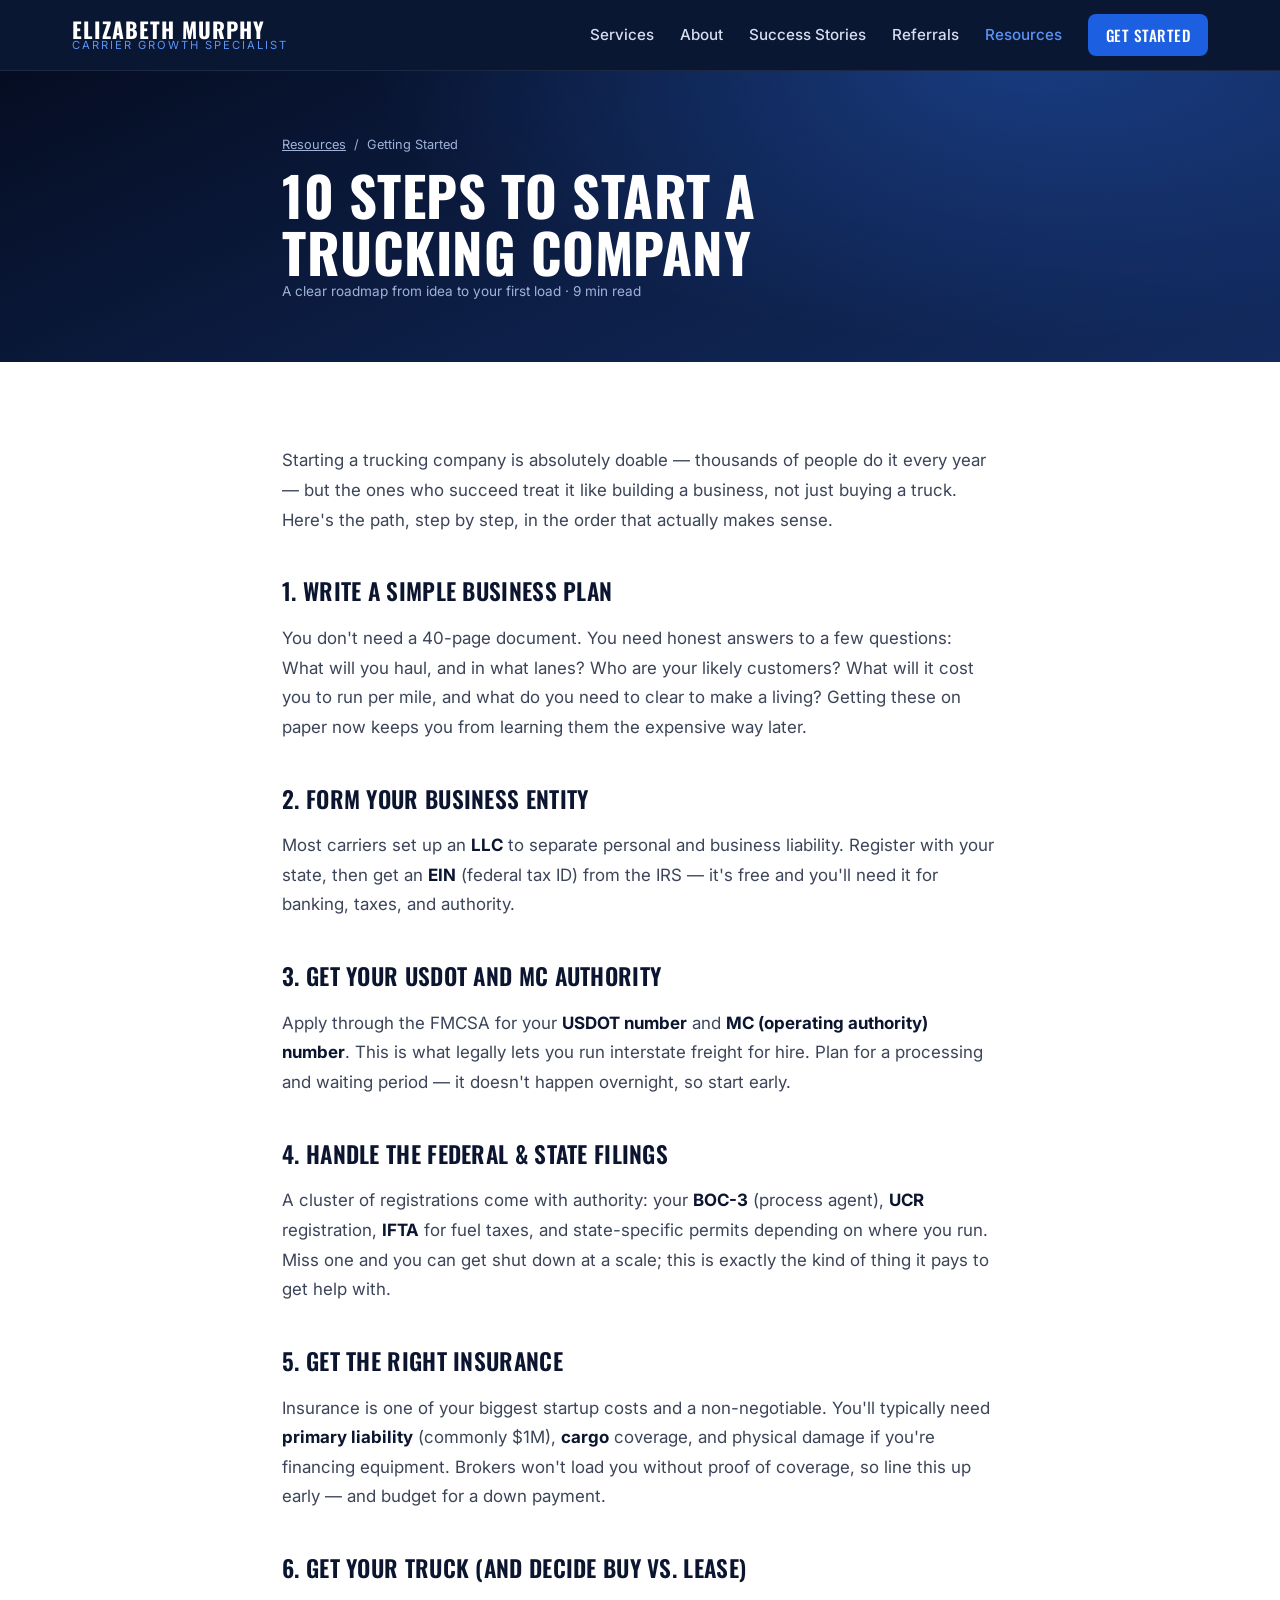
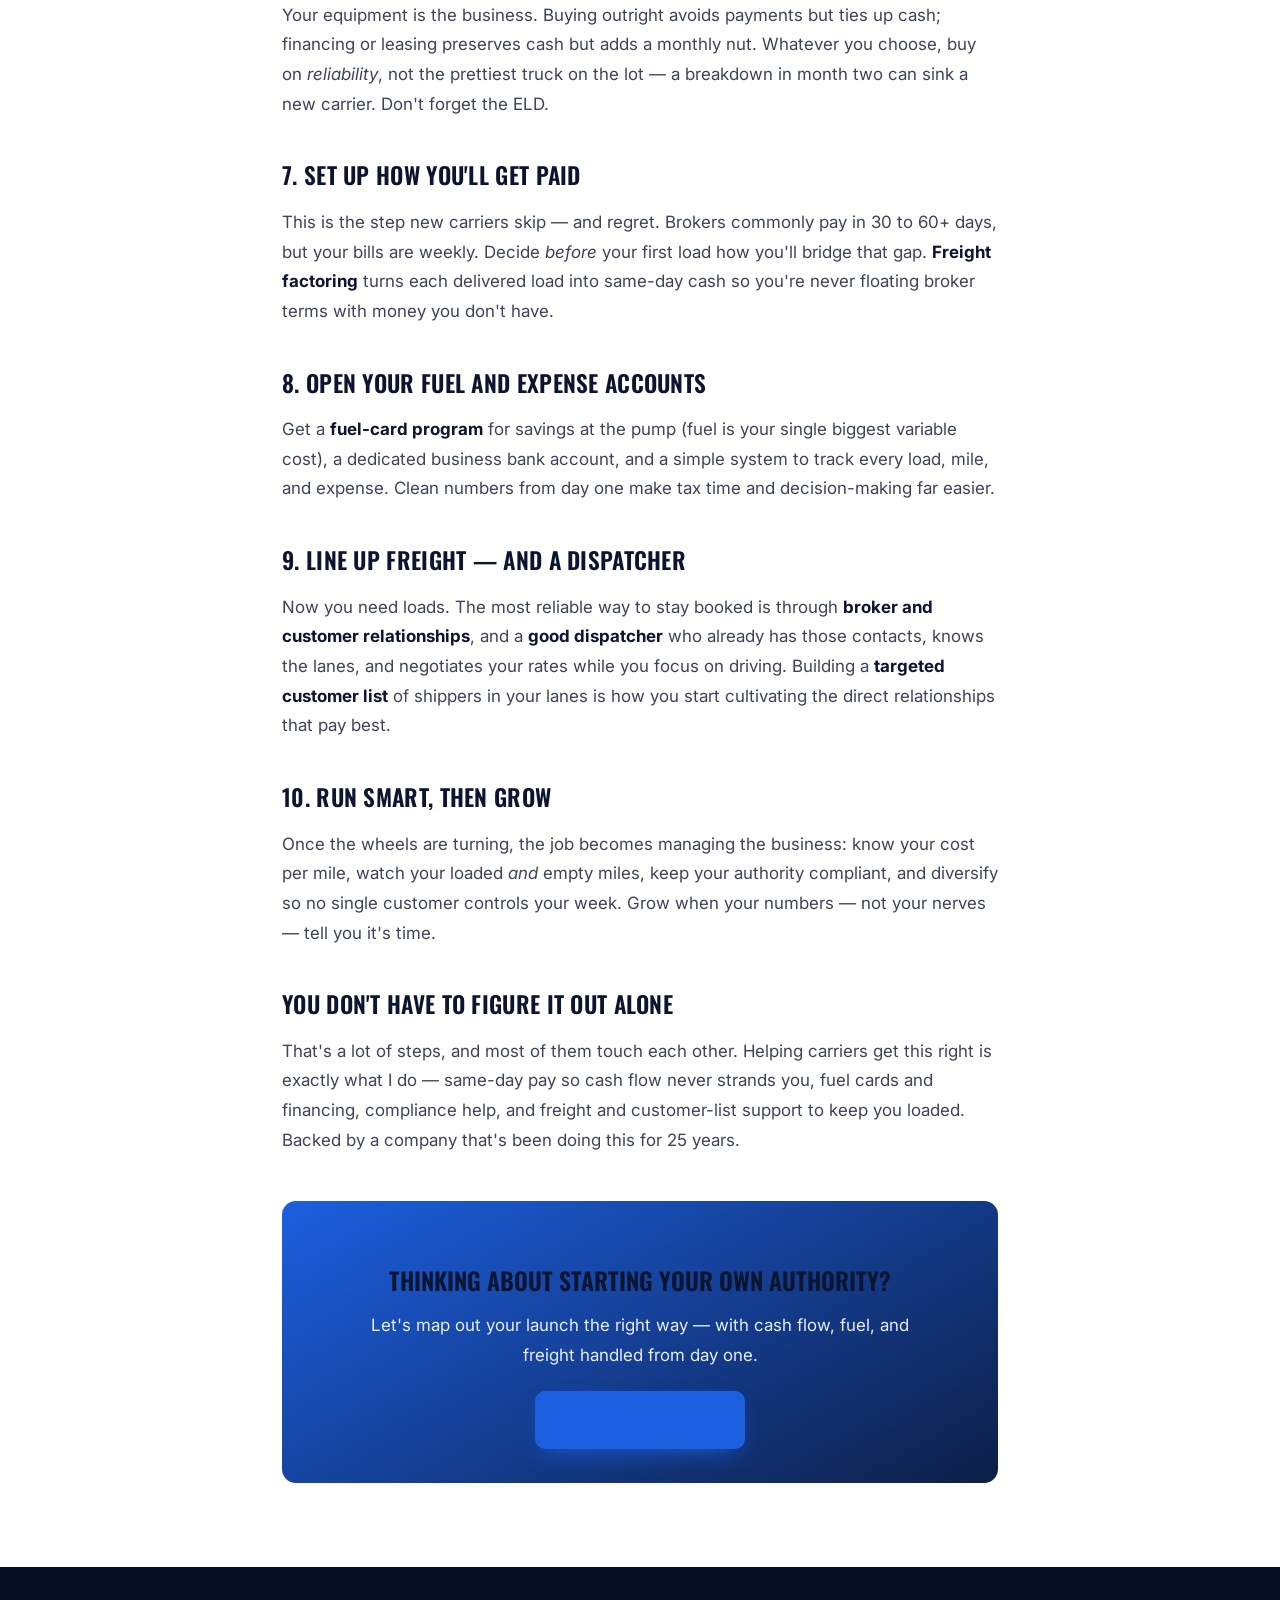
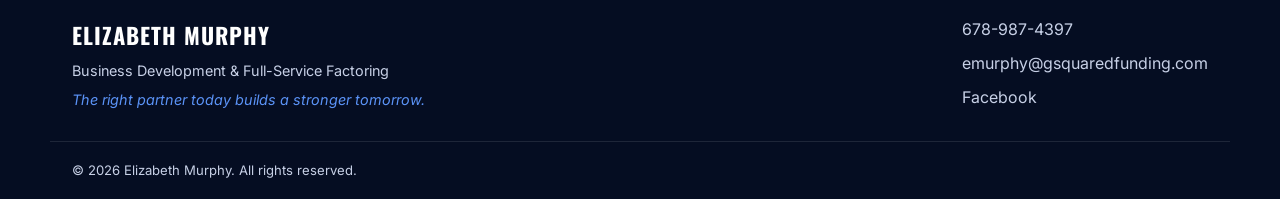
==== blog-10-steps-to-start-a-trucking-company.html @ 476d65e6 "Add four startup/growth articles; rename blog to Trucking Company Resource Center New articles: 10 s" ====
<!DOCTYPE html>
<html lang="en">
<head>
  <meta charset="UTF-8" />
  <meta name="viewport" content="width=device-width, initial-scale=1.0" />
  <title>10 Steps to Start a Trucking Company | Elizabeth Murphy</title>
  <meta name="description" content="A clear, ten-step roadmap to starting your own trucking company — from business setup and authority to insurance, equipment, cash flow, and your first loads." />
  <link rel="preconnect" href="https://fonts.googleapis.com" />
  <link rel="preconnect" href="https://fonts.gstatic.com" crossorigin />
  <link href="https://fonts.googleapis.com/css2?family=Oswald:wght@500;600;700&family=Inter:wght@400;500;600;700&display=swap" rel="stylesheet" />
  <link rel="stylesheet" href="styles.css" />
</head>
<body>

  <header class="nav" id="top">
    <div class="container nav-inner">
      <a href="index.html" class="brand">
        <span class="brand-name">ELIZABETH MURPHY</span>
        <span class="brand-sub">Carrier Growth Specialist</span>
      </a>
      <nav class="nav-links" id="navLinks">
        <a href="index.html#services">Services</a>
        <a href="index.html#about">About</a>
        <a href="index.html#stories">Success Stories</a>
        <a href="index.html#referral">Referrals</a>
        <a href="blog.html" class="active">Resources</a>
        <a href="index.html#contact" class="nav-cta">Get Started</a>
      </nav>
      <a href="tel:6789874397" class="nav-phone">678-987-4397</a>
      <button class="nav-toggle" id="navToggle" aria-label="Toggle menu">
        <span></span><span></span><span></span>
      </button>
    </div>
  </header>

  <section class="page-hero">
    <div class="container post-wrap">
      <p class="crumb"><a href="blog.html">Resources</a> &nbsp;/&nbsp; Getting Started</p>
      <h1>10 steps to start a trucking company</h1>
      <p class="post-meta" style="color:#9fb2da;">A clear roadmap from idea to your first load &middot; 9 min read</p>
    </div>
  </section>

  <section class="section">
    <div class="container post-wrap">
      <div class="prose">

        <p>
          Starting a trucking company is absolutely doable &mdash; thousands of people do it
          every year &mdash; but the ones who succeed treat it like building a business, not
          just buying a truck. Here's the path, step by step, in the order that actually
          makes sense.
        </p>

        <h2>1. Write a simple business plan</h2>
        <p>
          You don't need a 40-page document. You need honest answers to a few questions: What
          will you haul, and in what lanes? Who are your likely customers? What will it cost
          you to run per mile, and what do you need to clear to make a living? Getting these
          on paper now keeps you from learning them the expensive way later.
        </p>

        <h2>2. Form your business entity</h2>
        <p>
          Most carriers set up an <strong>LLC</strong> to separate personal and business
          liability. Register with your state, then get an <strong>EIN</strong> (federal tax
          ID) from the IRS &mdash; it's free and you'll need it for banking, taxes, and
          authority.
        </p>

        <h2>3. Get your USDOT and MC authority</h2>
        <p>
          Apply through the FMCSA for your <strong>USDOT number</strong> and
          <strong>MC (operating authority) number</strong>. This is what legally lets you run
          interstate freight for hire. Plan for a processing and waiting period &mdash; it
          doesn't happen overnight, so start early.
        </p>

        <h2>4. Handle the federal &amp; state filings</h2>
        <p>
          A cluster of registrations come with authority: your <strong>BOC-3</strong> (process
          agent), <strong>UCR</strong> registration, <strong>IFTA</strong> for fuel taxes, and
          state-specific permits depending on where you run. Miss one and you can get shut down
          at a scale; this is exactly the kind of thing it pays to get help with.
        </p>

        <h2>5. Get the right insurance</h2>
        <p>
          Insurance is one of your biggest startup costs and a non-negotiable. You'll typically
          need <strong>primary liability</strong> (commonly $1M), <strong>cargo</strong>
          coverage, and physical damage if you're financing equipment. Brokers won't load you
          without proof of coverage, so line this up early &mdash; and budget for a down
          payment.
        </p>

        <h2>6. Get your truck (and decide buy vs. lease)</h2>
        <p>
          Your equipment is the business. Buying outright avoids payments but ties up cash;
          financing or leasing preserves cash but adds a monthly nut. Whatever you choose, buy
          on <em>reliability</em>, not the prettiest truck on the lot &mdash; a breakdown in
          month two can sink a new carrier. Don't forget the ELD.
        </p>

        <h2>7. Set up how you'll get paid</h2>
        <p>
          This is the step new carriers skip &mdash; and regret. Brokers commonly pay in 30 to
          60+ days, but your bills are weekly. Decide <em>before</em> your first load how you'll
          bridge that gap. <strong>Freight factoring</strong> turns each delivered load into
          same-day cash so you're never floating broker terms with money you don't have.
        </p>

        <h2>8. Open your fuel and expense accounts</h2>
        <p>
          Get a <strong>fuel-card program</strong> for savings at the pump (fuel is your single
          biggest variable cost), a dedicated business bank account, and a simple system to
          track every load, mile, and expense. Clean numbers from day one make tax time and
          decision-making far easier.
        </p>

        <h2>9. Line up freight &mdash; and a dispatcher</h2>
        <p>
          Now you need loads. The most reliable way to stay booked is through
          <strong>broker and customer relationships</strong>, and a <strong>good dispatcher</strong>
          who already has those contacts, knows the lanes, and negotiates your rates while you
          focus on driving. Building a <strong>targeted customer list</strong> of shippers in
          your lanes is how you start cultivating the direct relationships that pay best.
        </p>

        <h2>10. Run smart, then grow</h2>
        <p>
          Once the wheels are turning, the job becomes managing the business: know your cost per
          mile, watch your loaded <em>and</em> empty miles, keep your authority compliant, and
          diversify so no single customer controls your week. Grow when your numbers &mdash; not
          your nerves &mdash; tell you it's time.
        </p>

        <h2>You don't have to figure it out alone</h2>
        <p>
          That's a lot of steps, and most of them touch each other. Helping carriers get this
          right is exactly what I do &mdash; same-day pay so cash flow never strands you, fuel
          cards and financing, compliance help, and freight and customer-list support to keep
          you loaded. Backed by a company that's been doing this for 25 years.
        </p>

        <div class="post-cta">
          <h3>Thinking about starting your own authority?</h3>
          <p>Let's map out your launch the right way &mdash; with cash flow, fuel, and freight handled from day one.</p>
          <a href="index.html#contact" class="btn btn-primary">Let's Get You Rolling</a>
        </div>

      </div>
    </div>
  </section>

  <footer class="footer">
    <div class="container footer-inner">
      <div class="footer-brand">
        <span class="brand-name">ELIZABETH MURPHY</span>
        <p>Business Development &amp; Full-Service Factoring</p>
        <p class="footer-tag">The right partner today builds a stronger tomorrow.</p>
      </div>
      <div class="footer-contact">
        <a href="tel:6789874397">678-987-4397</a>
        <a href="mailto:emurphy@gsquaredfunding.com">emurphy@gsquaredfunding.com</a>
        <a href="https://www.facebook.com/profile.php?id=61589922279797" target="_blank" rel="noopener">Facebook</a>
      </div>
    </div>
    <div class="footer-bottom container">
      <span>&copy; <span id="year"></span> Elizabeth Murphy. All rights reserved.</span>
    </div>
  </footer>

  <a href="tel:6789874397" class="fab-call" aria-label="Call Elizabeth">📞</a>
  <script src="script.js"></script>
</body>
</html>
---- styles.css ----
/* ============================================================
   Elizabeth Murphy — Carrier Growth Site
   Palette derived from the navy / electric-blue flyers
   ============================================================ */

:root {
  --navy-900: #050d22;
  --navy-800: #0a1733;
  --navy-700: #0d1f47;
  --navy-600: #122a5e;
  --blue-500: #1c5fe0;
  --blue-400: #2f74f0;
  --blue-300: #5b93f7;
  --ink: #0b1530;
  --gray-700: #3b4458;
  --gray-500: #6b7488;
  --gray-200: #e3e8f2;
  --gray-100: #f4f6fb;
  --white: #ffffff;
  --radius: 14px;
  --shadow: 0 18px 40px -18px rgba(8, 22, 56, 0.45);
  --maxw: 1180px;
  --head: "Oswald", "Arial Narrow", "Impact", sans-serif;
  --body: "Inter", -apple-system, BlinkMacSystemFont, "Segoe UI", Roboto, sans-serif;
}

* { box-sizing: border-box; margin: 0; padding: 0; }

html { scroll-behavior: smooth; }

body {
  font-family: var(--body);
  color: var(--ink);
  background: var(--white);
  line-height: 1.6;
  -webkit-font-smoothing: antialiased;
}

.container { width: 100%; max-width: var(--maxw); margin: 0 auto; padding: 0 22px; }

a { color: inherit; text-decoration: none; }
img { max-width: 100%; display: block; }

/* ---------- Buttons ---------- */
.btn {
  display: inline-block;
  font-family: var(--head);
  font-weight: 600;
  letter-spacing: 0.5px;
  text-transform: uppercase;
  font-size: 0.95rem;
  padding: 14px 26px;
  border-radius: 10px;
  border: 2px solid transparent;
  cursor: pointer;
  transition: transform 0.15s ease, background 0.15s ease, box-shadow 0.15s ease;
  text-align: center;
}
.btn:hover { transform: translateY(-2px); }
.btn-primary { background: var(--blue-500); color: #fff; box-shadow: 0 10px 24px -10px var(--blue-500); }
.btn-primary:hover { background: var(--blue-400); }
.btn-ghost { background: transparent; color: #fff; border-color: rgba(255,255,255,0.5); }
.btn-ghost:hover { border-color: #fff; background: rgba(255,255,255,0.08); }
.btn-block { width: 100%; }
.btn-small { padding: 9px 16px; font-size: 0.8rem; background: var(--blue-500); color: #fff; }
.btn-danger { background: #c0392b; }

.hl { color: var(--blue-500); }
.hl-light { color: var(--blue-300); }

/* ---------- Nav ---------- */
.nav {
  position: sticky; top: 0; z-index: 50;
  background: var(--navy-800);
  border-bottom: 1px solid rgba(255,255,255,0.08);
}
.nav-inner { display: flex; align-items: center; gap: 18px; min-height: 70px; }
.brand { display: flex; flex-direction: column; line-height: 1.05; margin-right: auto; }
.brand-name { font-family: var(--head); font-weight: 700; color: #fff; font-size: 1.35rem; letter-spacing: 1px; }
.brand-sub { color: var(--blue-300); font-size: 0.7rem; letter-spacing: 2px; text-transform: uppercase; }
.nav-links { display: flex; align-items: center; gap: 26px; }
.nav-links a { color: #d6ddef; font-weight: 500; font-size: 0.95rem; }
.nav-links a:hover { color: #fff; }
.nav-cta { background: var(--blue-500); color: #fff !important; padding: 9px 18px; border-radius: 8px; font-family: var(--head); text-transform: uppercase; letter-spacing: 0.5px; }
.nav-cta:hover { background: var(--blue-400); }
.nav-phone { display: none; color: #fff; font-family: var(--head); font-size: 1.1rem; }
.nav-toggle { display: none; flex-direction: column; gap: 5px; background: none; border: 0; cursor: pointer; padding: 6px; }
.nav-toggle span { width: 26px; height: 3px; background: #fff; border-radius: 2px; transition: 0.25s; }

/* ---------- Hero ---------- */
.hero {
  position: relative;
  background:
    radial-gradient(1100px 500px at 80% -10%, rgba(47,116,240,0.35), transparent 60%),
    linear-gradient(155deg, var(--navy-900) 0%, var(--navy-700) 55%, var(--navy-600) 100%);
  color: #fff;
  overflow: hidden;
}
.hero::after {
  content: "";
  position: absolute; right: -120px; top: 0; bottom: 0; width: 55%;
  background: linear-gradient(110deg, transparent, rgba(28,95,224,0.18));
  transform: skewX(-12deg);
  pointer-events: none;
}
.hero-inner {
  position: relative; z-index: 2;
  display: grid; grid-template-columns: 1.45fr 0.55fr; gap: 40px;
  padding: 84px 22px 0;
  align-items: center;
}
/* Elizabeth standing next to the headline */
.hero-figure-wrap { align-self: end; justify-self: center; }
.hero-figure {
  display: block; width: auto; height: clamp(360px, 44vw, 560px);
  filter: drop-shadow(0 22px 36px rgba(0,0,0,0.55));
}
.kicker { font-family: var(--head); letter-spacing: 3px; color: var(--blue-300); font-size: 0.82rem; margin-bottom: 14px; }
.hero h1 {
  font-family: var(--head); font-weight: 700; text-transform: uppercase;
  font-size: clamp(2.6rem, 6vw, 4.6rem); line-height: 0.98; letter-spacing: 0.5px;
}
.hero h1 .hl { color: var(--blue-300); }
.hero-lead { margin: 22px 0 30px; font-size: 1.18rem; max-width: 560px; color: #d7deef; }
.hero-lead strong { color: #fff; }
.hero-actions { display: flex; gap: 14px; flex-wrap: wrap; }

.hero-stats { grid-column: 1 / -1; display: grid; grid-template-columns: repeat(4, 1fr); gap: 16px; padding-bottom: 72px; }
.stat {
  background: rgba(255,255,255,0.06);
  border: 1px solid rgba(91,147,247,0.25);
  border-radius: var(--radius); padding: 22px 18px;
  backdrop-filter: blur(4px);
}
.stat-num { font-family: var(--head); font-weight: 700; font-size: 2.6rem; color: var(--blue-300); display: block; line-height: 1; }
.stat-label { font-size: 0.86rem; color: #c7d0e6; display: block; margin-top: 8px; }

/* ---------- Business card strip ---------- */
.cardstrip-inner { text-align: center; }
.cardstrip .section-kicker,
.cardstrip .section-title { text-align: center; }
.cardstrip .section-title { margin: 0 auto 32px; }
.business-card {
  width: 100%; max-width: 540px; margin: 0 auto;
  border-radius: 16px; box-shadow: var(--shadow);
  border: 1px solid rgba(91,147,247,0.3);
}

/* ---------- Trust bar ---------- */
.trustbar { background: var(--blue-500); color: #fff; }
.trustbar-inner {
  display: flex; align-items: center; justify-content: center; flex-wrap: wrap;
  gap: 14px; padding: 14px 22px;
  font-family: var(--head); letter-spacing: 1.5px; font-size: 0.85rem; text-transform: uppercase;
}
.trustbar .dot { opacity: 0.6; }

/* ---------- Sections ---------- */
.section { padding: 84px 0; }
.section-dark { background: linear-gradient(160deg, var(--navy-800), var(--navy-700)); color: #fff; }
.section-tint { background: var(--gray-100); }
.section-kicker { font-family: var(--head); letter-spacing: 3px; color: var(--blue-500); font-size: 0.82rem; margin-bottom: 12px; }
.section-kicker.light { color: var(--blue-300); }
.section-title {
  font-family: var(--head); font-weight: 700; text-transform: uppercase;
  font-size: clamp(1.9rem, 4vw, 3rem); line-height: 1.02; letter-spacing: 0.5px; max-width: 900px;
}
.section-title.light { color: #fff; }
.section-intro { max-width: 720px; margin-top: 18px; color: var(--gray-700); font-size: 1.08rem; }
.section-dark .section-intro { color: #c7d0e6; }

/* ---------- Service cards ---------- */
.cards { display: grid; grid-template-columns: repeat(3, 1fr); gap: 22px; margin-top: 46px; }
.card {
  background: #fff; border: 1px solid var(--gray-200); border-radius: var(--radius);
  padding: 30px 26px; box-shadow: var(--shadow);
  transition: transform 0.18s ease, border-color 0.18s ease;
}
.card:hover { transform: translateY(-5px); border-color: var(--blue-300); }
.card-icon {
  width: 56px; height: 56px; border-radius: 50%;
  background: linear-gradient(150deg, var(--blue-500), var(--navy-700));
  display: flex; align-items: center; justify-content: center;
  font-size: 1.6rem; margin-bottom: 18px;
}
.card h3 { font-family: var(--head); font-weight: 600; text-transform: uppercase; font-size: 1.25rem; letter-spacing: 0.5px; margin-bottom: 8px; }
.card p { color: var(--gray-700); }

/* ---------- About ---------- */
.about-grid { display: grid; grid-template-columns: 0.9fr 1.1fr; gap: 56px; align-items: center; }
.about-photo { position: relative; max-width: 360px; }
.about-photo-frame {
  position: relative; aspect-ratio: 1/1; border-radius: 50%;
  background: linear-gradient(150deg, var(--blue-400), var(--navy-700));
  border: 6px solid rgba(91,147,247,0.35); overflow: hidden;
  display: flex; align-items: center; justify-content: center;
}
.about-photo-frame img { width: 100%; height: 100%; object-fit: cover; }
.photo-medal { display: none; width: 84%; height: 84%; filter: drop-shadow(0 8px 16px rgba(0,0,0,0.35)); }
.about-photo-frame.no-photo { background: linear-gradient(150deg, #16306b, var(--navy-800)); }
.about-photo-frame.no-photo .photo-medal { display: block; }
.medal-arc { font-family: var(--head); font-weight: 700; font-size: 15px; letter-spacing: 1px; }
.medal-count { font-family: var(--head); font-weight: 700; font-size: 30px; }
/* avoid duplicate award messaging while the medal placeholder is showing */
.about-photo-frame.no-photo ~ .about-badge { display: none; }
.about-badge {
  position: absolute; bottom: 6px; right: -6px;
  background: var(--blue-500); color: #fff; border-radius: 12px;
  padding: 12px 16px; display: flex; align-items: center; gap: 10px; box-shadow: var(--shadow);
}
.badge-num { font-family: var(--head); font-weight: 700; font-size: 2rem; }
.badge-text { font-family: var(--head); font-size: 0.72rem; letter-spacing: 1px; line-height: 1.1; }
.about-copy p { margin-top: 16px; color: #cdd6ea; }
.about-copy p.about-tagline {
  font-family: var(--head); font-size: 1.22rem; font-weight: 600;
  letter-spacing: 0.4px; color: #eaf0fb; margin-top: 14px;
}
.about-copy p.about-tagline .hl { color: var(--blue-300); }
.section-dark .about-copy p { color: #cdd6ea; }
.about-copy p strong { color: #fff; }
.about-copy .btn { margin-top: 26px; }

/* ---------- Value ---------- */
.value-grid { display: grid; grid-template-columns: repeat(2, 1fr); gap: 26px; margin-top: 44px; }
.value-item { border-left: 4px solid var(--blue-500); padding: 6px 0 6px 20px; }
.value-item h4 { font-family: var(--head); font-weight: 600; text-transform: uppercase; font-size: 1.15rem; letter-spacing: 0.5px; }
.value-item p { color: var(--gray-700); margin-top: 6px; }

/* ---------- Stories ---------- */
.stories { display: grid; grid-template-columns: repeat(3, 1fr); gap: 22px; margin-top: 46px; }
.story {
  background: #fff; border-radius: var(--radius); padding: 28px 26px;
  box-shadow: var(--shadow); border-top: 5px solid var(--blue-500);
}
.story blockquote { font-size: 1.05rem; color: var(--ink); font-style: italic; }
.story blockquote::before { content: "\201C"; font-family: var(--head); color: var(--blue-300); font-size: 2.4rem; line-height: 0; vertical-align: -0.4em; margin-right: 4px; }
.story figcaption { margin-top: 18px; display: flex; flex-direction: column; }
.story-name { font-family: var(--head); font-weight: 600; text-transform: uppercase; letter-spacing: 0.5px; }
.story-role { color: var(--blue-500); font-size: 0.85rem; }

/* ---------- Referral / CTA ---------- */
.section-cta {
  background:
    radial-gradient(900px 400px at 15% 0%, rgba(47,116,240,0.3), transparent 60%),
    linear-gradient(155deg, var(--navy-900), var(--navy-700));
  color: #fff;
}
.referral-inner { display: grid; grid-template-columns: 1fr 0.85fr; gap: 50px; align-items: center; }
.referral-copy p { margin-top: 16px; color: #cdd6ea; }
.referral-copy strong { color: #fff; }
.referral-points { list-style: none; margin-top: 22px; display: grid; gap: 12px; }
.referral-points li { padding-left: 30px; position: relative; color: #e2e8f6; }
.referral-points li::before { content: "✓"; position: absolute; left: 0; color: var(--blue-300); font-weight: 700; }

/* ---------- Forms ---------- */
.lead-form {
  background: #fff; color: var(--ink); border-radius: var(--radius);
  padding: 30px 28px; box-shadow: var(--shadow);
}
.lead-form h3 { font-family: var(--head); font-weight: 700; text-transform: uppercase; font-size: 1.5rem; margin-bottom: 18px; letter-spacing: 0.5px; }
.field { margin-bottom: 16px; display: flex; flex-direction: column; }
.field label { font-size: 0.82rem; font-weight: 600; color: var(--gray-700); margin-bottom: 6px; text-transform: uppercase; letter-spacing: 0.5px; }
.field input, .field select, .field textarea {
  font-family: var(--body); font-size: 1rem; padding: 12px 14px;
  border: 1px solid var(--gray-200); border-radius: 9px; background: var(--gray-100);
  transition: border-color 0.15s ease, background 0.15s ease;
}
.field input:focus, .field select:focus, .field textarea:focus {
  outline: none; border-color: var(--blue-500); background: #fff;
  box-shadow: 0 0 0 3px rgba(28,95,224,0.12);
}
.field .multi { padding: 6px; }
.field .hint { color: var(--gray-500); font-size: 0.75rem; margin-top: 5px; text-transform: none; letter-spacing: 0; }
.row { display: grid; grid-template-columns: 1fr 1fr; gap: 14px; }

/* ---------- Consent checkboxes ---------- */
.consent {
  border: 1px solid var(--gray-200); border-radius: 10px;
  padding: 14px 16px; margin: 0 0 18px; display: grid; gap: 12px;
}
.consent legend {
  font-family: var(--head); text-transform: uppercase; letter-spacing: 0.5px;
  font-size: 0.78rem; color: var(--gray-700); padding: 0 6px;
}
.consent-item {
  display: grid; grid-template-columns: auto 1fr; gap: 10px; align-items: start;
  font-size: 0.76rem; line-height: 1.45; color: var(--gray-500); cursor: pointer;
}
.consent-item input[type="checkbox"] {
  width: 17px; height: 17px; margin-top: 2px; accent-color: var(--blue-500); cursor: pointer;
}
.consent-item a { color: var(--blue-500); text-decoration: underline; }
.form-status { margin-top: 12px; font-weight: 600; min-height: 1.2em; }
.form-status.ok { color: #1e8e3e; }
.form-status.err { color: #c0392b; }
.form-fineprint { margin-top: 12px; font-size: 0.75rem; color: var(--gray-500); }

/* ---------- Contact ---------- */
.contact-grid { display: grid; grid-template-columns: 1fr 1fr; gap: 50px; align-items: start; }
.contact-copy > p { margin-top: 16px; color: var(--gray-700); }
.contact-list { list-style: none; margin-top: 26px; display: grid; gap: 16px; }
.contact-list li { display: flex; align-items: center; gap: 14px; font-size: 1.1rem; font-weight: 600; }
.contact-list .ci {
  width: 44px; height: 44px; border-radius: 50%; background: var(--gray-100);
  display: flex; align-items: center; justify-content: center; font-size: 1.2rem;
}
.contact-list a:hover { color: var(--blue-500); }

/* ---------- Footer ---------- */
.footer { background: var(--navy-900); color: #c7d0e6; padding-top: 50px; }
.footer-inner { display: flex; justify-content: space-between; flex-wrap: wrap; gap: 28px; padding-bottom: 30px; }
.footer-brand .brand-name { color: #fff; font-size: 1.4rem; }
.footer-brand p { margin-top: 6px; font-size: 0.9rem; }
.footer-tag { color: var(--blue-300) !important; font-style: italic; }
.footer-contact { display: flex; flex-direction: column; gap: 8px; }
.footer-contact a:hover { color: #fff; }
.footer-bottom {
  border-top: 1px solid rgba(255,255,255,0.1); padding: 18px 22px;
  display: flex; justify-content: space-between; align-items: center; font-size: 0.82rem;
}
.admin-link { background: none; border: 0; color: rgba(199,208,230,0.4); cursor: pointer; font-size: 0.8rem; }
.admin-link:hover { color: #fff; }

/* ---------- Floating call button (mobile) ---------- */
.fab-call {
  display: none; position: fixed; bottom: 20px; right: 20px; z-index: 60;
  width: 58px; height: 58px; border-radius: 50%; background: var(--blue-500);
  color: #fff; font-size: 1.5rem; align-items: center; justify-content: center;
  box-shadow: 0 10px 26px -8px rgba(0,0,0,0.5);
}

/* ---------- Admin modal ---------- */
.modal {
  position: fixed; inset: 0; z-index: 100; background: rgba(5,13,34,0.7);
  display: flex; align-items: center; justify-content: center; padding: 20px;
}
.modal[hidden] { display: none; }
.modal-box {
  background: #fff; border-radius: var(--radius); max-width: 900px; width: 100%;
  max-height: 86vh; overflow: auto; padding: 28px; position: relative;
}
.modal-close { position: absolute; top: 14px; right: 18px; background: none; border: 0; font-size: 1.8rem; cursor: pointer; color: var(--gray-500); }
.modal-box h3 { font-family: var(--head); text-transform: uppercase; font-size: 1.4rem; }
.count { color: var(--blue-500); }
.modal-hint { color: var(--gray-500); font-size: 0.85rem; margin: 4px 0 16px; }
.modal-actions { display: flex; gap: 10px; margin-bottom: 18px; }
.leads-table-wrap { overflow-x: auto; }
.leads-table { width: 100%; border-collapse: collapse; font-size: 0.85rem; }
.leads-table th, .leads-table td { border: 1px solid var(--gray-200); padding: 8px 10px; text-align: left; vertical-align: top; }
.leads-table th { background: var(--gray-100); font-family: var(--head); text-transform: uppercase; letter-spacing: 0.5px; }
.leads-empty { color: var(--gray-500); padding: 20px 0; }

/* ============================================================
   Blog / Resources
   ============================================================ */
.page-hero {
  background:
    radial-gradient(1100px 500px at 80% -10%, rgba(47,116,240,0.35), transparent 60%),
    linear-gradient(155deg, var(--navy-900) 0%, var(--navy-700) 55%, var(--navy-600) 100%);
  color: #fff; padding: 64px 0 56px;
}
.page-hero .crumb { font-size: 0.8rem; color: #9fb2da; margin-bottom: 12px; }
.page-hero .crumb a { color: #9fb2da; text-decoration: underline; }
.page-hero h1 {
  font-family: var(--head); font-weight: 700; text-transform: uppercase;
  font-size: clamp(2.1rem, 5vw, 3.4rem); line-height: 1.04; letter-spacing: 0.5px; margin-top: 6px;
}
.page-hero .lead { color: #cdd6ea; max-width: 660px; margin-top: 16px; font-size: 1.1rem; }
.nav-links a.active { color: var(--blue-300); }

/* Blog index cards */
.post-grid { display: grid; grid-template-columns: repeat(auto-fit, minmax(300px, 1fr)); gap: 26px; }
.post-card {
  display: flex; flex-direction: column; background: #fff;
  border: 1px solid var(--gray-200); border-radius: var(--radius);
  padding: 30px 28px; box-shadow: var(--shadow); color: inherit;
  transition: transform 0.18s ease, border-color 0.18s ease;
}
.post-card:hover { transform: translateY(-5px); border-color: var(--blue-300); }
.post-cat {
  font-family: var(--head); text-transform: uppercase; letter-spacing: 1.5px;
  font-size: 0.72rem; color: var(--blue-500); margin-bottom: 10px;
}
.post-card h2 {
  font-family: var(--head); font-weight: 600; text-transform: uppercase;
  font-size: 1.35rem; line-height: 1.12; letter-spacing: 0.3px; margin-bottom: 10px;
}
.post-card p { color: var(--gray-700); flex: 1; }
.post-card .readmore {
  margin-top: 16px; font-family: var(--head); font-weight: 600; text-transform: uppercase;
  letter-spacing: 0.5px; font-size: 0.85rem; color: var(--blue-500);
}

/* Article body */
.post-wrap { max-width: 760px; margin: 0 auto; }
.post-meta { color: var(--gray-500); font-size: 0.85rem; margin-bottom: 4px; }
.prose { color: var(--gray-700); font-size: 1.06rem; line-height: 1.75; }
.prose h2 {
  font-family: var(--head); font-weight: 600; text-transform: uppercase; color: var(--ink);
  font-size: 1.45rem; letter-spacing: 0.3px; margin: 36px 0 12px;
}
.prose h3 { font-family: var(--head); font-weight: 600; color: var(--ink); font-size: 1.15rem; margin: 24px 0 8px; }
.prose p { margin-bottom: 16px; }
.prose ul, .prose ol { margin: 0 0 16px 22px; }
.prose li { margin-bottom: 8px; }
.prose strong { color: var(--ink); }
.prose a { color: var(--blue-500); text-decoration: underline; }
.prose blockquote {
  border-left: 4px solid var(--blue-400); background: var(--gray-100);
  padding: 14px 20px; border-radius: 0 10px 10px 0; margin: 0 0 20px; color: var(--ink); font-style: italic;
}
.glossary dt { font-family: var(--head); font-weight: 600; color: var(--ink); font-size: 1.08rem; margin-top: 20px; }
.glossary dd { margin: 4px 0 0; }

/* Post CTA */
.post-cta {
  margin-top: 46px; background: linear-gradient(150deg, var(--blue-500), var(--navy-700));
  color: #fff; border-radius: var(--radius); padding: 34px 30px; text-align: center;
}
.post-cta h3 { font-family: var(--head); text-transform: uppercase; font-size: 1.5rem; margin-bottom: 10px; }
.post-cta p { color: #e7eefc; margin-bottom: 20px; max-width: 540px; margin-left: auto; margin-right: auto; }

/* ============================================================
   Responsive
   ============================================================ */
@media (max-width: 980px) {
  .hero-inner { grid-template-columns: 1fr; gap: 36px; padding: 60px 22px 70px; }
  .about-grid, .referral-inner, .contact-grid { grid-template-columns: 1fr; gap: 36px; }
  .about-photo { margin: 0 auto; }
  .cards, .stories { grid-template-columns: 1fr 1fr; }
}

@media (max-width: 760px) {
  .nav-links {
    position: fixed; top: 70px; left: 0; right: 0;
    background: var(--navy-800); flex-direction: column; align-items: stretch;
    gap: 0; padding: 10px 22px 22px; transform: translateY(-130%);
    transition: transform 0.3s ease; box-shadow: var(--shadow);
  }
  .nav-links.open { transform: translateY(0); }
  .nav-links a { padding: 14px 0; border-bottom: 1px solid rgba(255,255,255,0.08); }
  .nav-cta { text-align: center; margin-top: 10px; }
  .nav-toggle { display: flex; }
  .nav-phone { display: block; margin-left: auto; }
  .nav-toggle.open span:nth-child(1) { transform: translateY(8px) rotate(45deg); }
  .nav-toggle.open span:nth-child(2) { opacity: 0; }
  .nav-toggle.open span:nth-child(3) { transform: translateY(-8px) rotate(-45deg); }

  .hero-stats { grid-template-columns: 1fr 1fr; }
  .cards, .stories, .value-grid { grid-template-columns: 1fr; }
  .row { grid-template-columns: 1fr; }
  .section { padding: 60px 0; }
  .fab-call { display: flex; }
  .footer-bottom { flex-direction: column; gap: 10px; text-align: center; }
}

@media (max-width: 420px) {
  .hero-stats { grid-template-columns: 1fr; }
  .brand-name { font-size: 1.1rem; }
  .nav-phone { font-size: 0.95rem; }
}
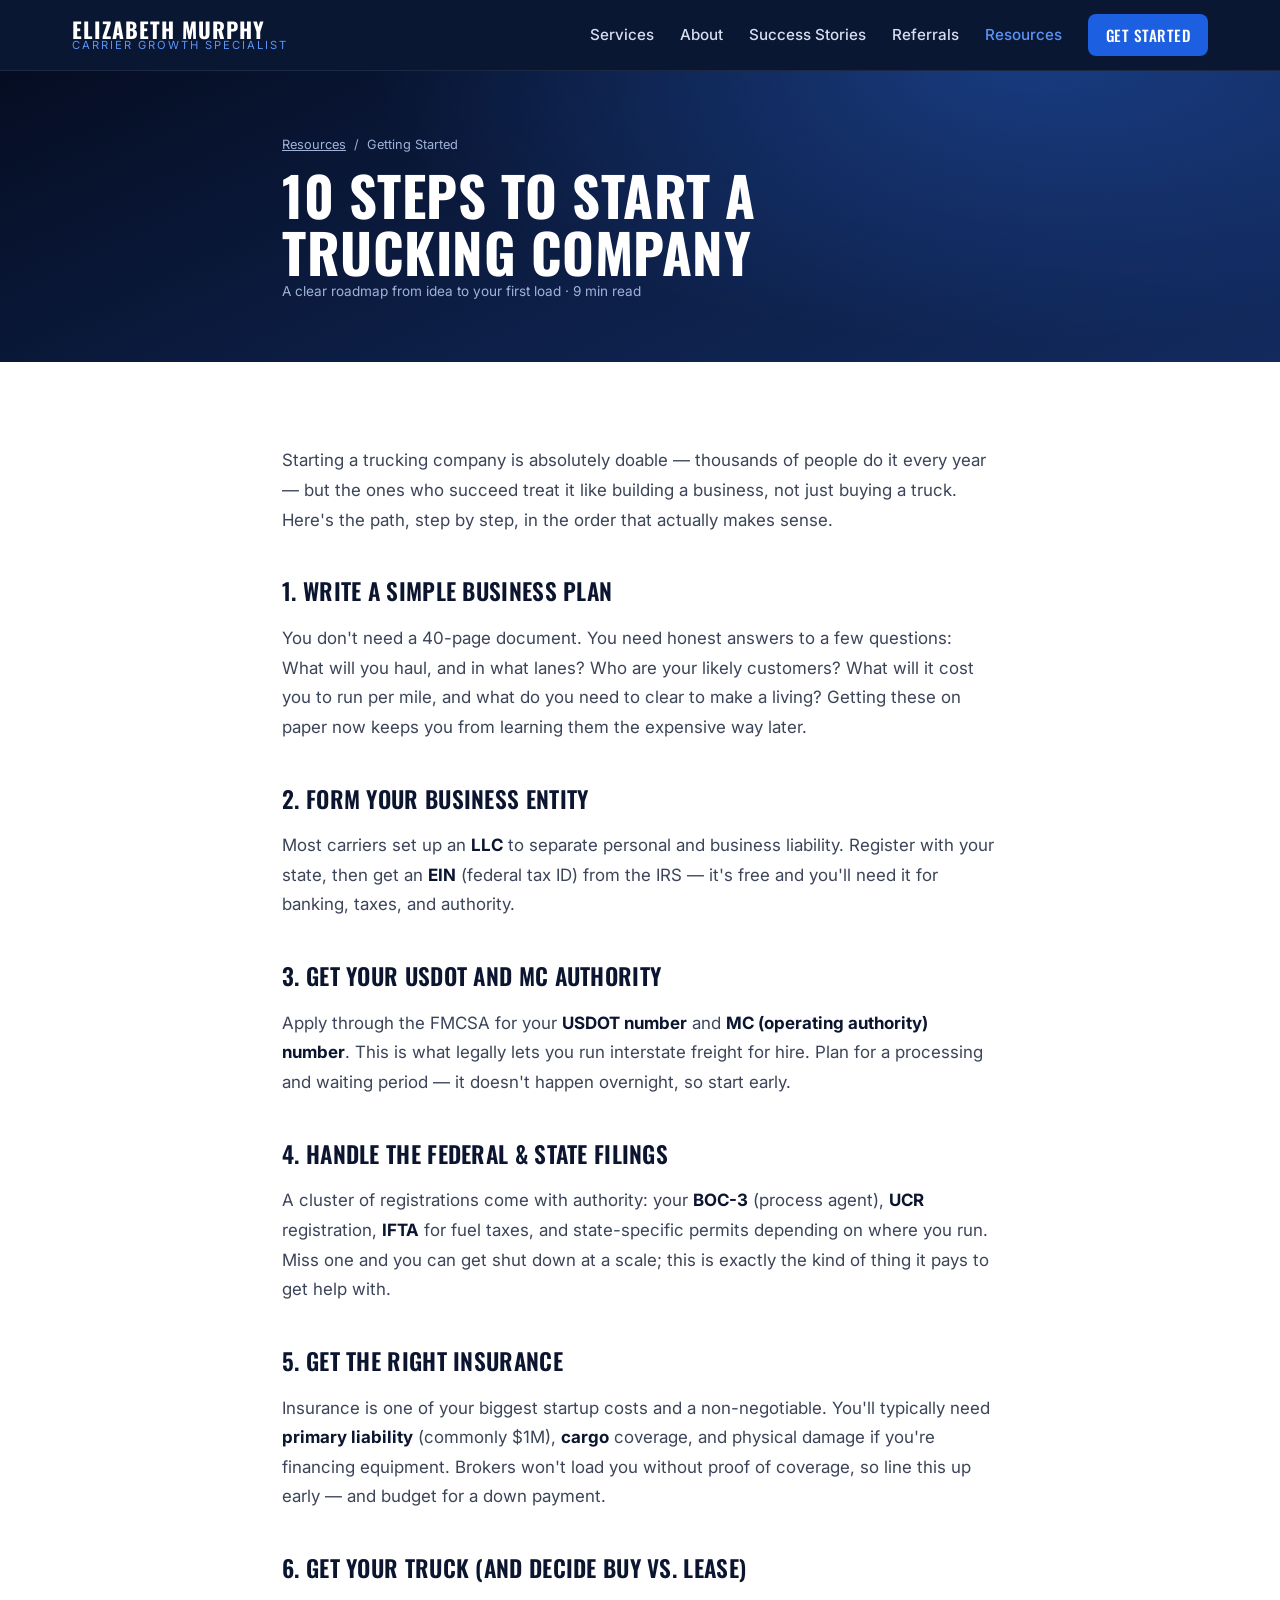
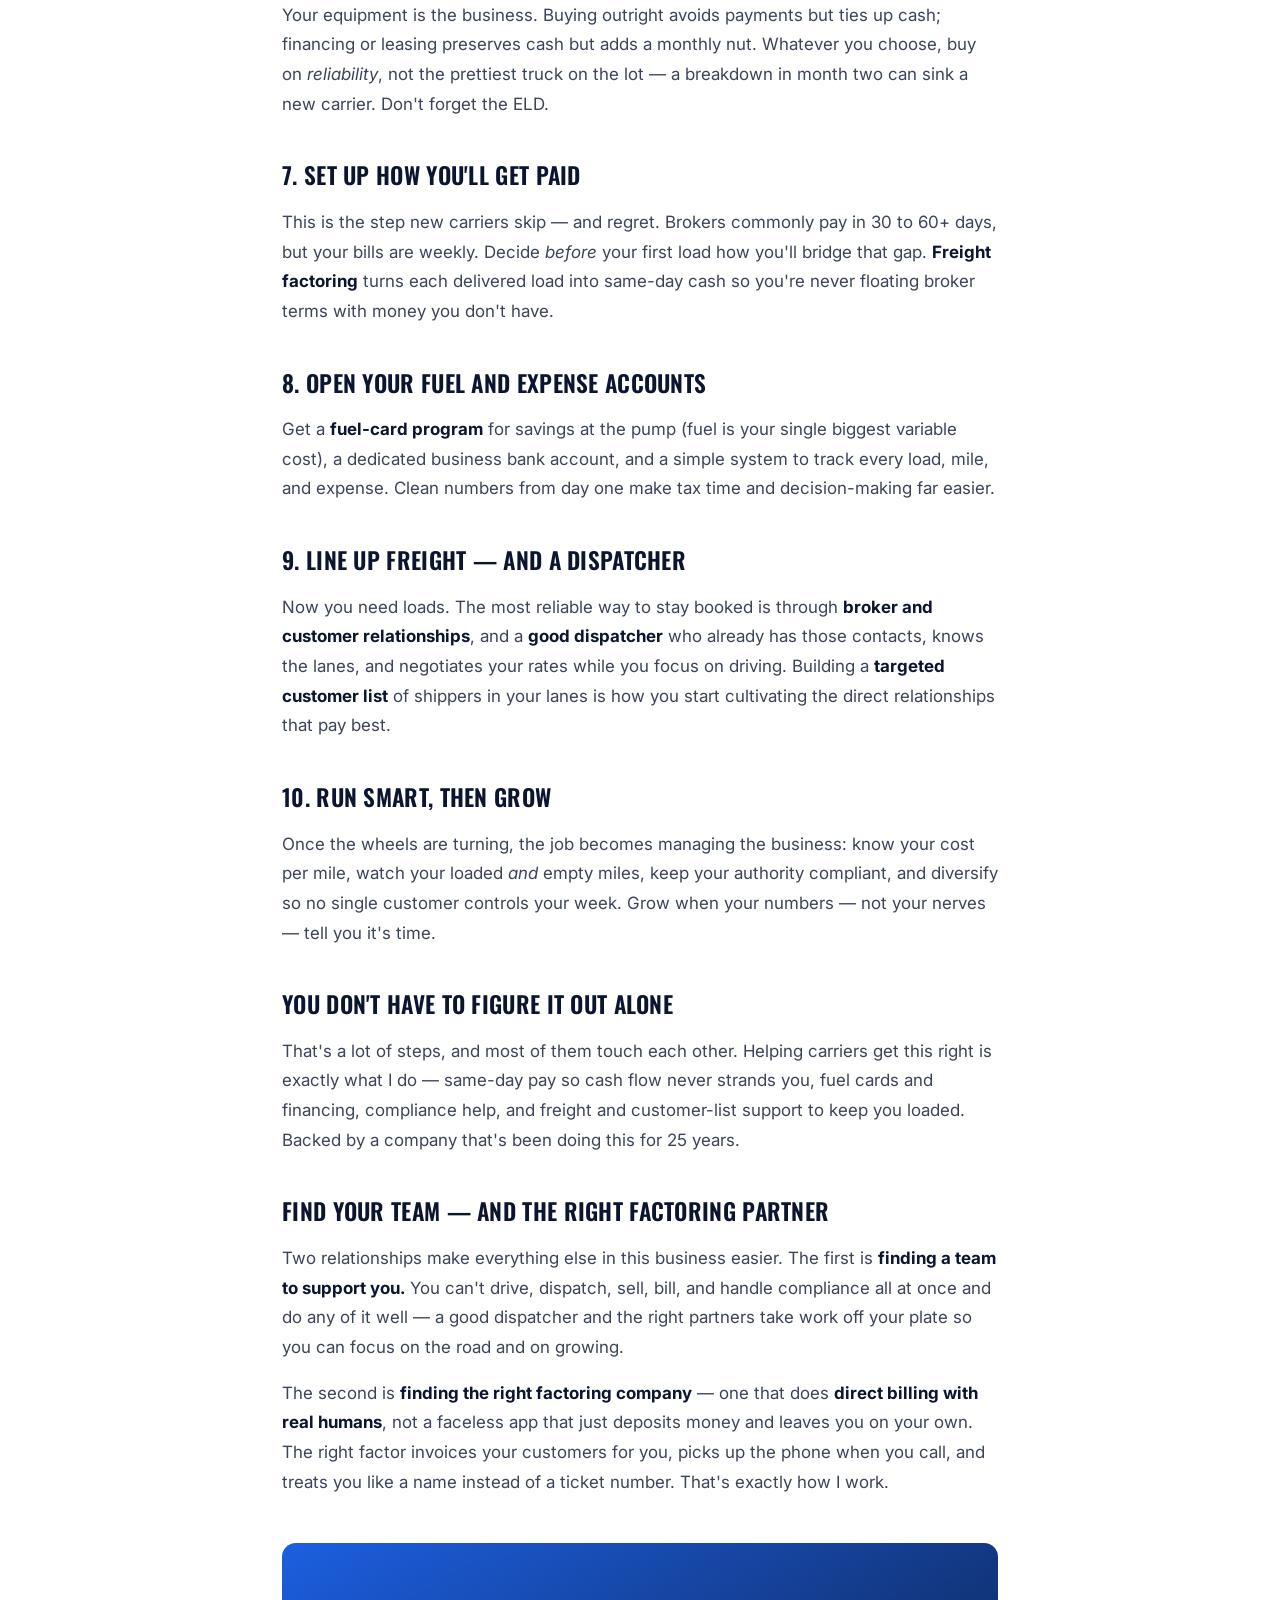
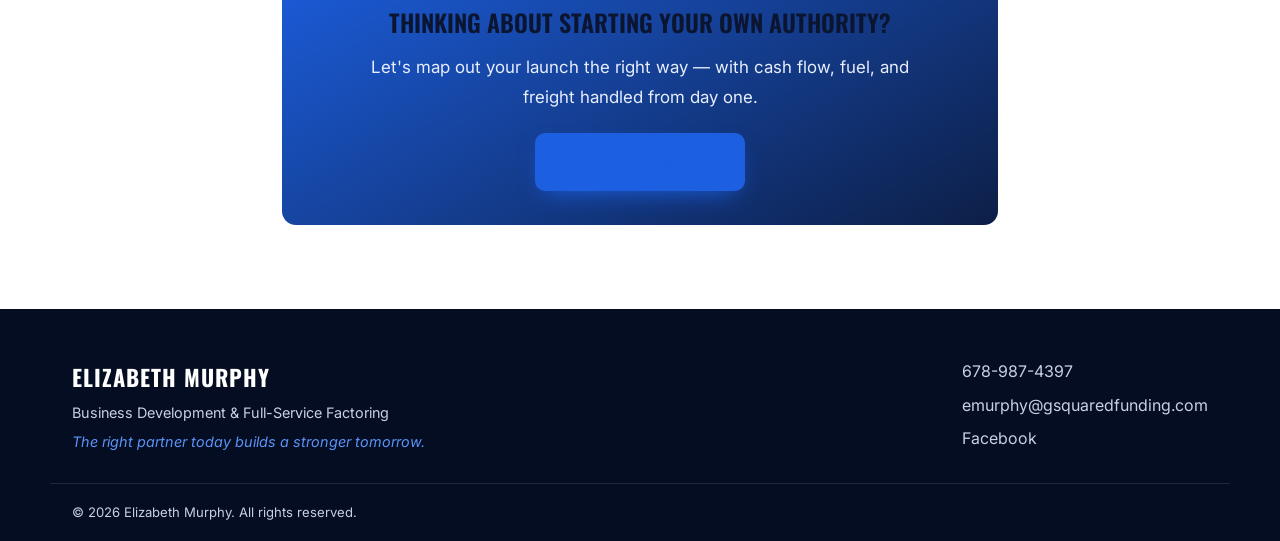
==== commit b681e646: "Add "find your team + right factoring partner" section to every article Each Resource Center entry n" ====
--- a/blog-10-steps-to-start-a-trucking-company.html
+++ b/blog-10-steps-to-start-a-trucking-company.html
@@ -142,6 +142,22 @@
           you loaded. Backed by a company that's been doing this for 25 years.
         </p>
 
+        <h2>Find your team &mdash; and the right factoring partner</h2>
+        <p>
+          Two relationships make everything else in this business easier. The first is
+          <strong>finding a team to support you.</strong> You can't drive, dispatch, sell,
+          bill, and handle compliance all at once and do any of it well &mdash; a good
+          dispatcher and the right partners take work off your plate so you can focus on the
+          road and on growing.
+        </p>
+        <p>
+          The second is <strong>finding the right factoring company</strong> &mdash; one that
+          does <strong>direct billing with real humans</strong>, not a faceless app that just
+          deposits money and leaves you on your own. The right factor invoices your customers
+          for you, picks up the phone when you call, and treats you like a name instead of a
+          ticket number. That's exactly how I work.
+        </p>
+
         <div class="post-cta">
           <h3>Thinking about starting your own authority?</h3>
           <p>Let's map out your launch the right way &mdash; with cash flow, fuel, and freight handled from day one.</p>
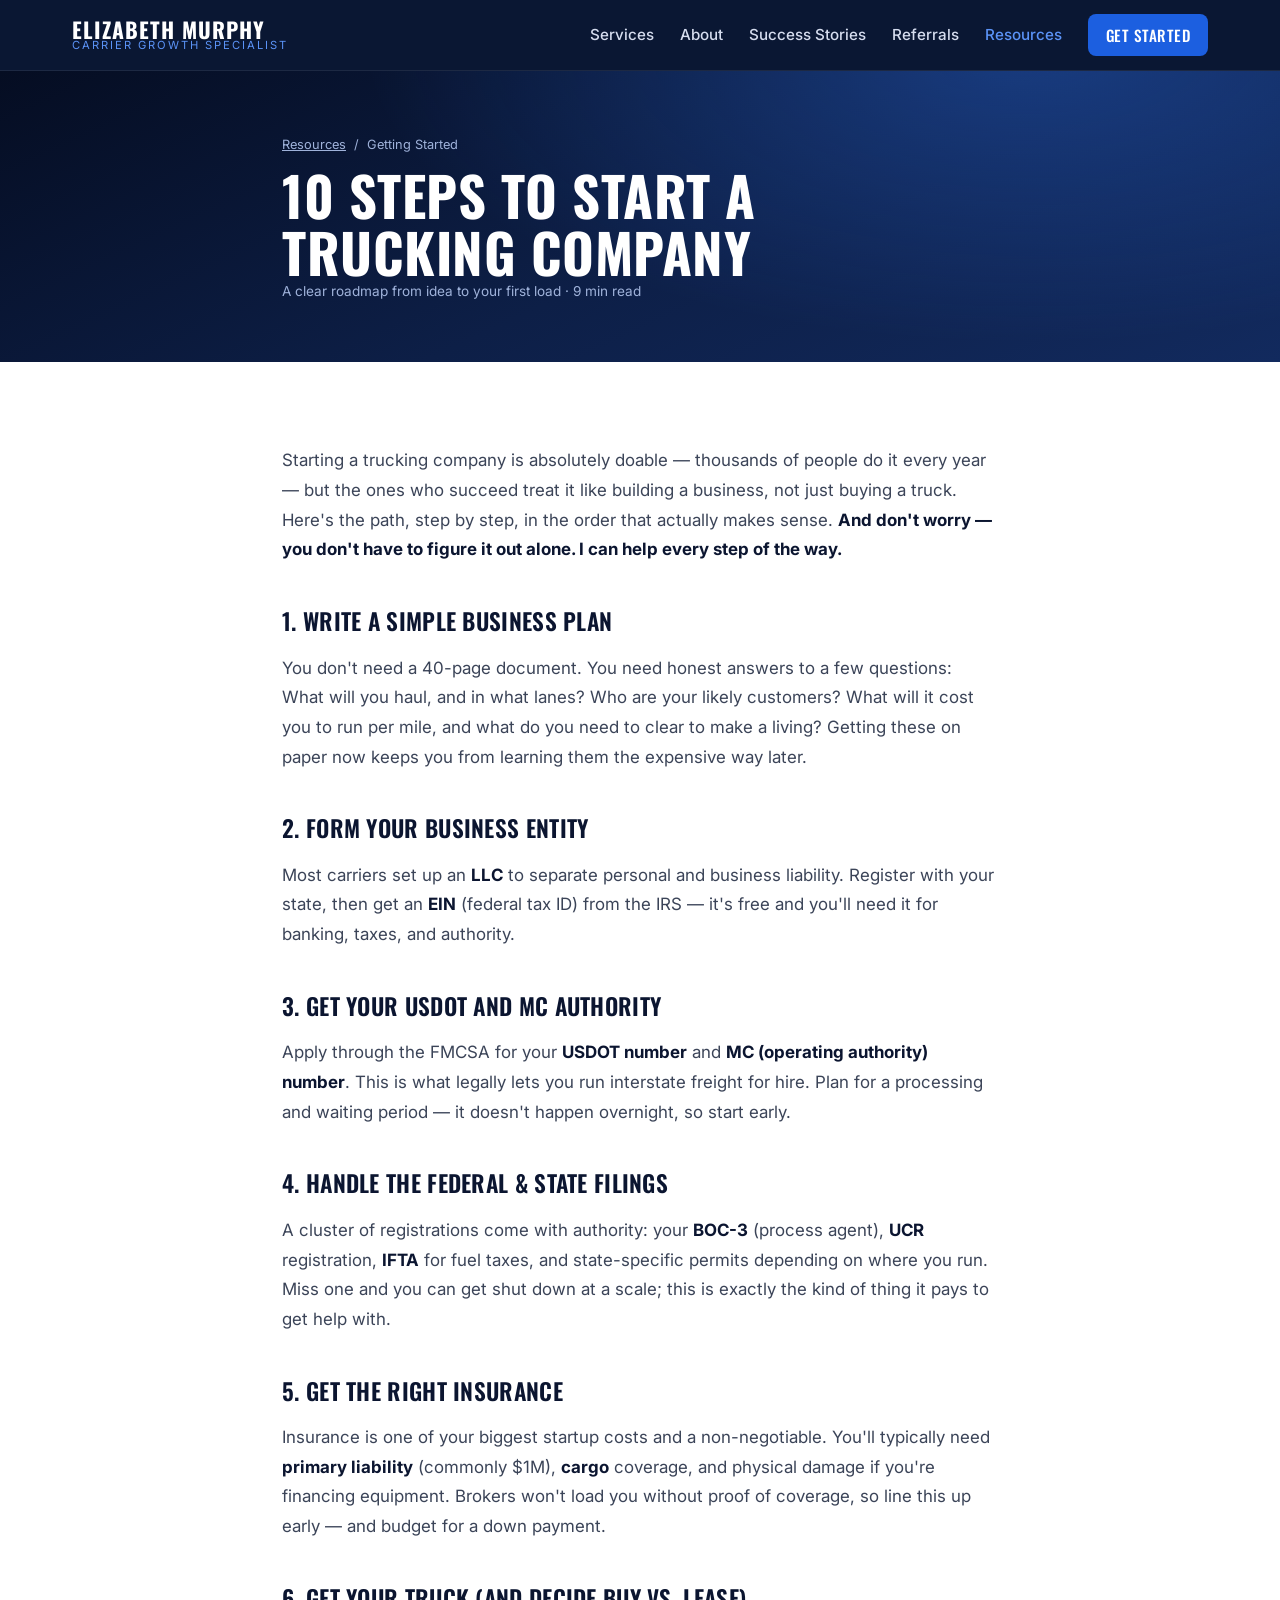
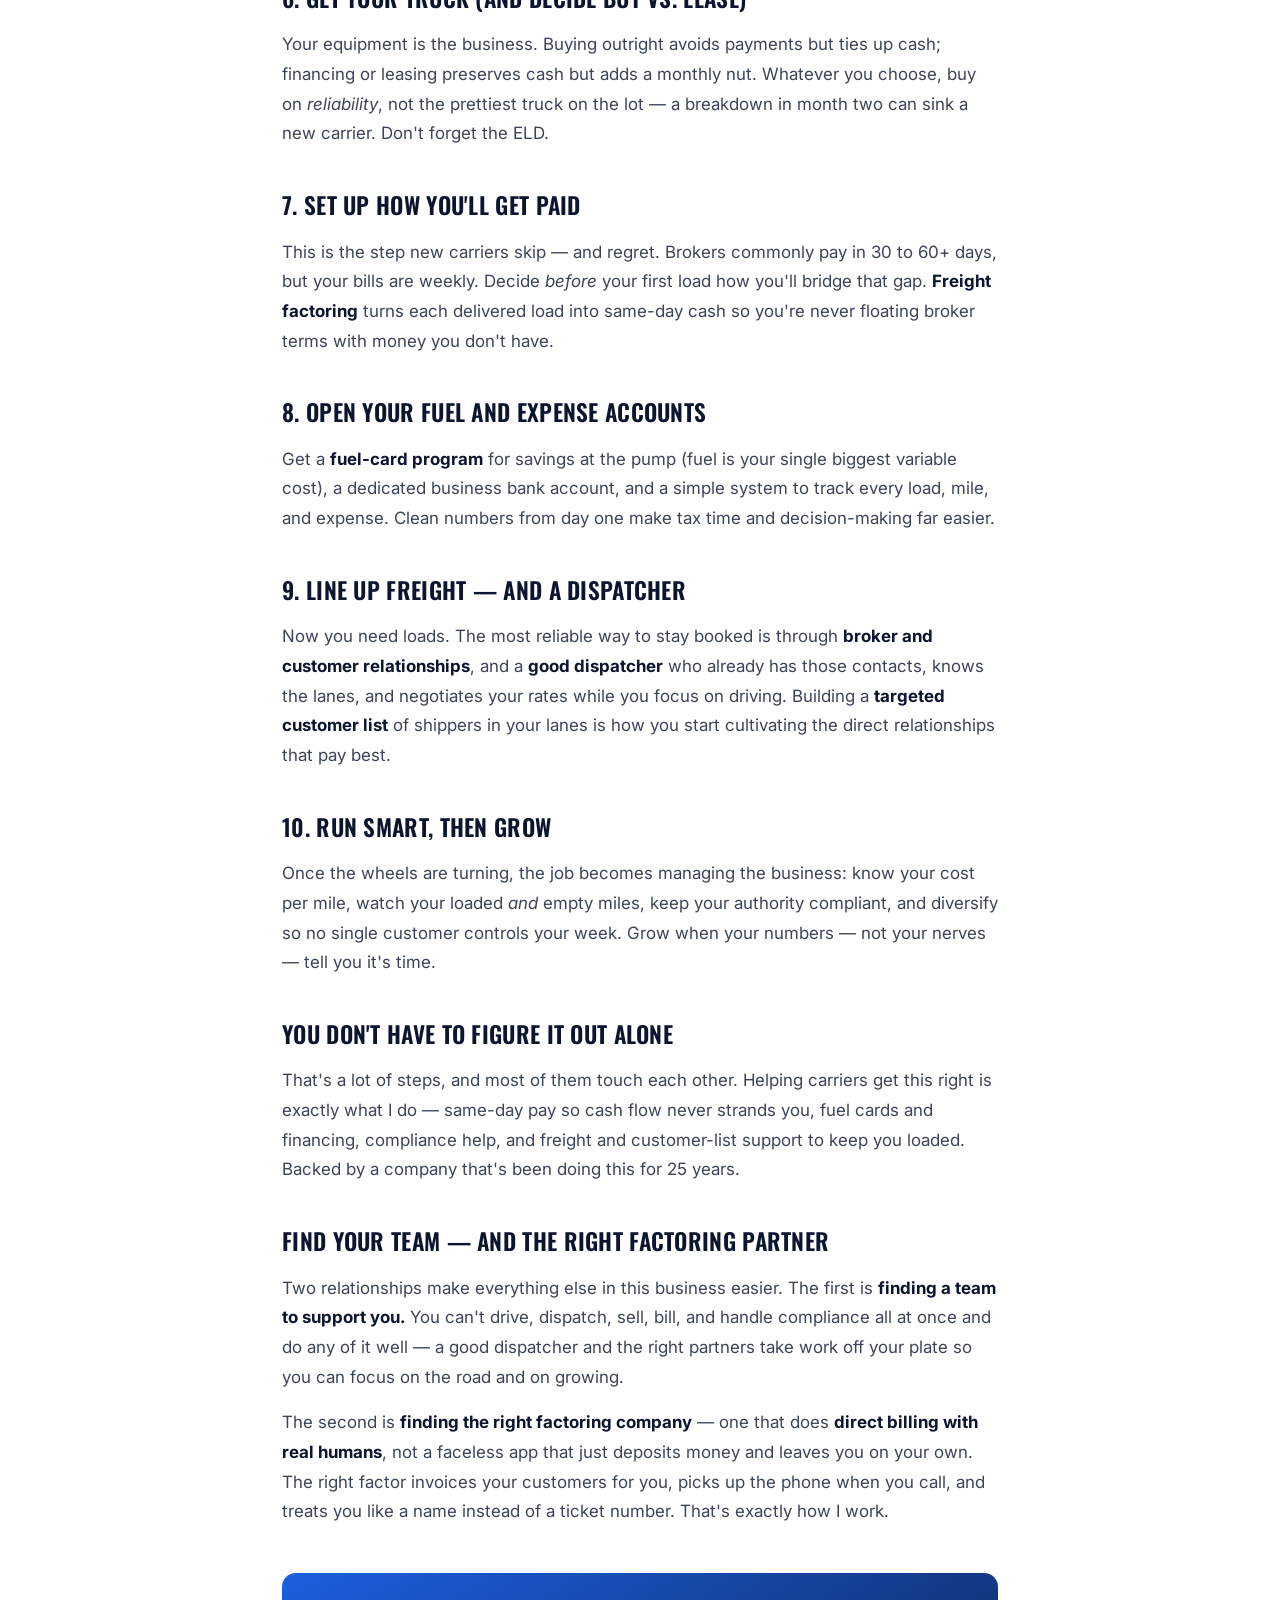
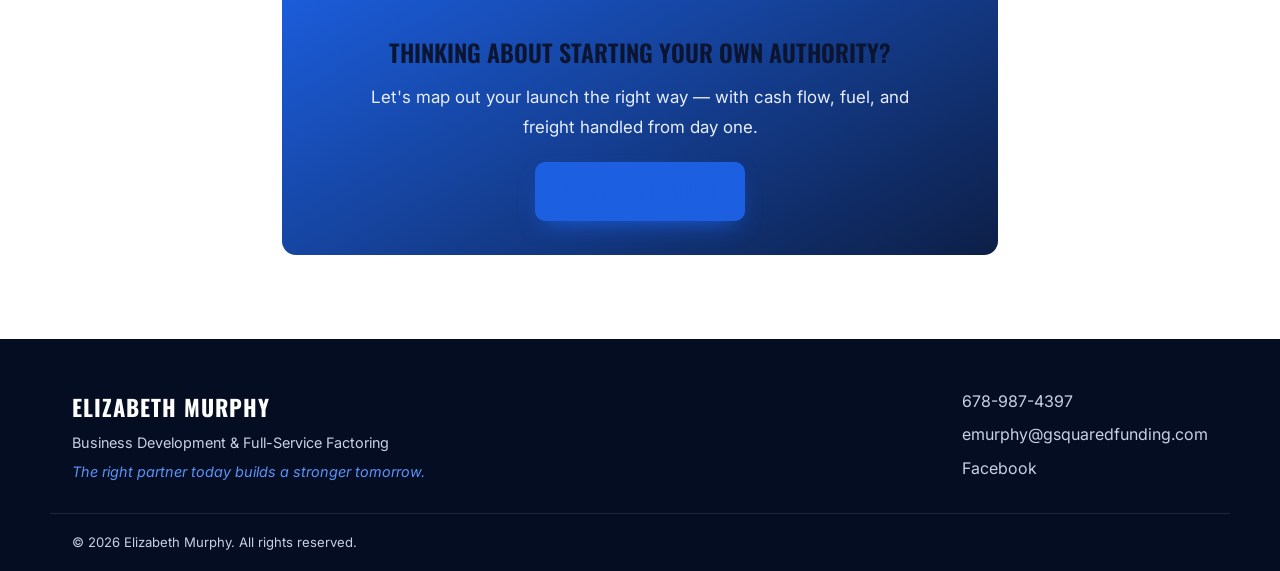
==== commit 2bf6a208: "Add reassuring "I can help every step of the way" line to 10 Steps intro Co-Authored-By: Claude Opus" ====
--- a/blog-10-steps-to-start-a-trucking-company.html
+++ b/blog-10-steps-to-start-a-trucking-company.html
@@ -49,7 +49,8 @@
           Starting a trucking company is absolutely doable &mdash; thousands of people do it
           every year &mdash; but the ones who succeed treat it like building a business, not
           just buying a truck. Here's the path, step by step, in the order that actually
-          makes sense.
+          makes sense. <strong>And don't worry &mdash; you don't have to figure it out alone.
+          I can help every step of the way.</strong>
         </p>
 
         <h2>1. Write a simple business plan</h2>
--- a/styles.css
+++ b/styles.css
@@ -185,6 +185,11 @@
 }
 .card h3 { font-family: var(--head); font-weight: 600; text-transform: uppercase; font-size: 1.25rem; letter-spacing: 0.5px; margin-bottom: 8px; }
 .card p { color: var(--gray-700); }
+.card-link {
+  display: inline-block; margin-top: 14px; font-family: var(--head); font-weight: 600;
+  text-transform: uppercase; letter-spacing: 0.5px; font-size: 0.82rem; color: var(--blue-500);
+}
+.card-link:hover { color: var(--navy-700); }
 
 /* ---------- About ---------- */
 .about-grid { display: grid; grid-template-columns: 0.9fr 1.1fr; gap: 56px; align-items: center; }
@@ -373,10 +378,29 @@
 .post-card {
   display: flex; flex-direction: column; background: #fff;
   border: 1px solid var(--gray-200); border-radius: var(--radius);
-  padding: 30px 28px; box-shadow: var(--shadow); color: inherit;
-  transition: transform 0.18s ease, border-color 0.18s ease;
-}
-.post-card:hover { transform: translateY(-5px); border-color: var(--blue-300); }
+  padding: 0; overflow: hidden; box-shadow: var(--shadow); color: inherit;
+  transition: transform 0.18s ease, border-color 0.18s ease, box-shadow 0.18s ease;
+}
+.post-card:hover { transform: translateY(-6px); border-color: var(--blue-300); box-shadow: 0 28px 52px -22px rgba(8,22,56,0.55); }
+.post-banner {
+  height: 128px; display: flex; align-items: center; justify-content: center;
+  font-size: 3.4rem; line-height: 1; position: relative; overflow: hidden;
+  background: linear-gradient(135deg, var(--blue-500), var(--navy-700));
+}
+.post-banner::after {
+  content: ""; position: absolute; inset: 0;
+  background-image: repeating-linear-gradient(115deg, rgba(255,255,255,0.07) 0 2px, transparent 2px 24px);
+}
+.post-banner span { position: relative; z-index: 1; filter: drop-shadow(0 6px 12px rgba(0,0,0,0.35)); transition: transform 0.18s ease; }
+.post-card:hover .post-banner span { transform: scale(1.1); }
+.post-banner.b-teal   { background: linear-gradient(135deg, #17b3c4, #0d2f47); }
+.post-banner.b-gold   { background: linear-gradient(135deg, #e0a93b, #5a3a0d); }
+.post-banner.b-green  { background: linear-gradient(135deg, #2bb673, #0d3a2b); }
+.post-banner.b-orange { background: linear-gradient(135deg, #f0892f, #5a2a0d); }
+.post-banner.b-red    { background: linear-gradient(135deg, #e0573b, #4a120d); }
+.post-banner.b-purple { background: linear-gradient(135deg, #7a5bf0, #1f0d47); }
+.post-banner.b-indigo { background: linear-gradient(135deg, #4a6bf0, #160d47); }
+.post-card-body { padding: 24px 26px 30px; display: flex; flex-direction: column; flex: 1; }
 .post-cat {
   font-family: var(--head); text-transform: uppercase; letter-spacing: 1.5px;
   font-size: 0.72rem; color: var(--blue-500); margin-bottom: 10px;
@@ -411,6 +435,17 @@
 }
 .glossary dt { font-family: var(--head); font-weight: 600; color: var(--ink); font-size: 1.08rem; margin-top: 20px; }
 .glossary dd { margin: 4px 0 0; }
+.prose .lead-in { font-size: 1.2rem; color: var(--ink); line-height: 1.6; }
+.prose .callout {
+  border-left: 4px solid var(--blue-400); background: var(--gray-100);
+  padding: 16px 20px; border-radius: 0 10px 10px 0; margin: 0 0 22px; color: var(--ink);
+}
+.prose ul.checklist { list-style: none; margin-left: 0; }
+.prose ul.checklist li { position: relative; padding-left: 30px; }
+.prose ul.checklist li::before {
+  content: "\2713"; position: absolute; left: 0; top: -1px;
+  color: var(--blue-500); font-weight: 700; font-size: 1.05rem;
+}
 
 /* Post CTA */
 .post-cta {
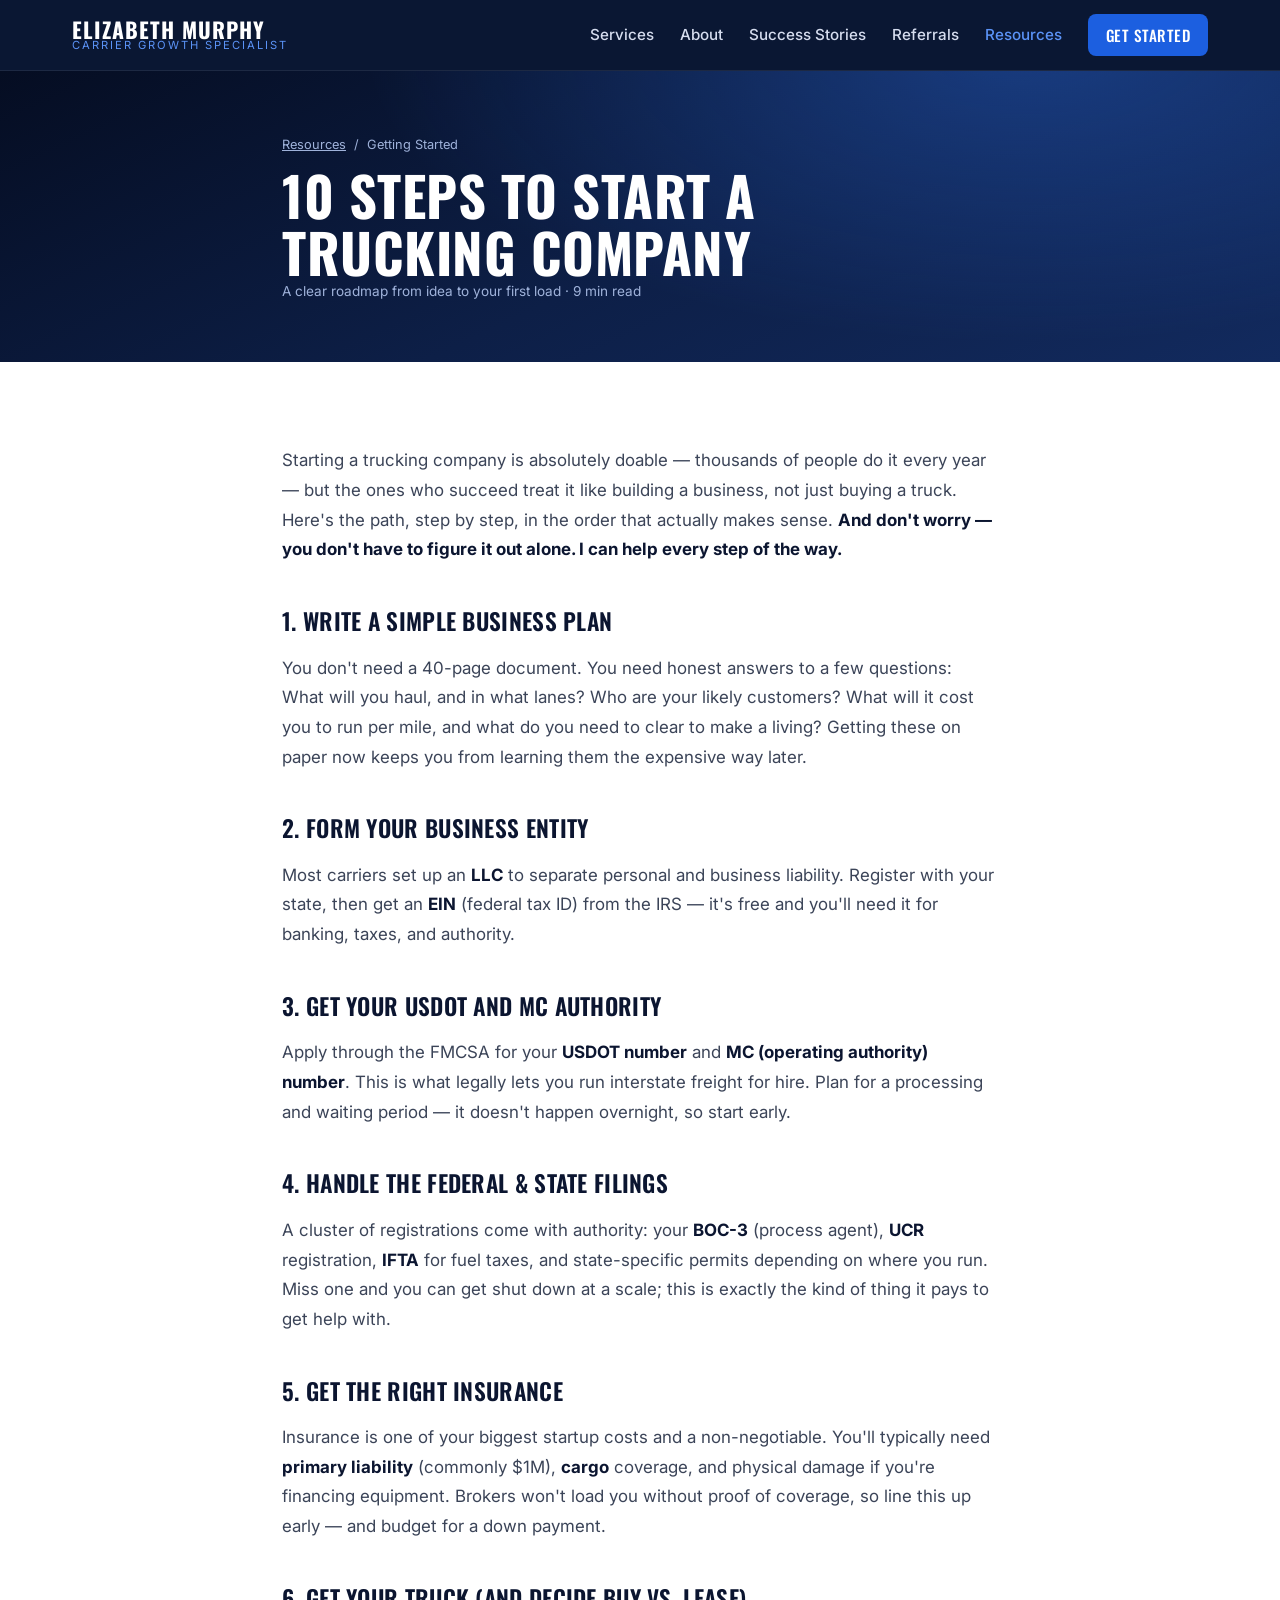
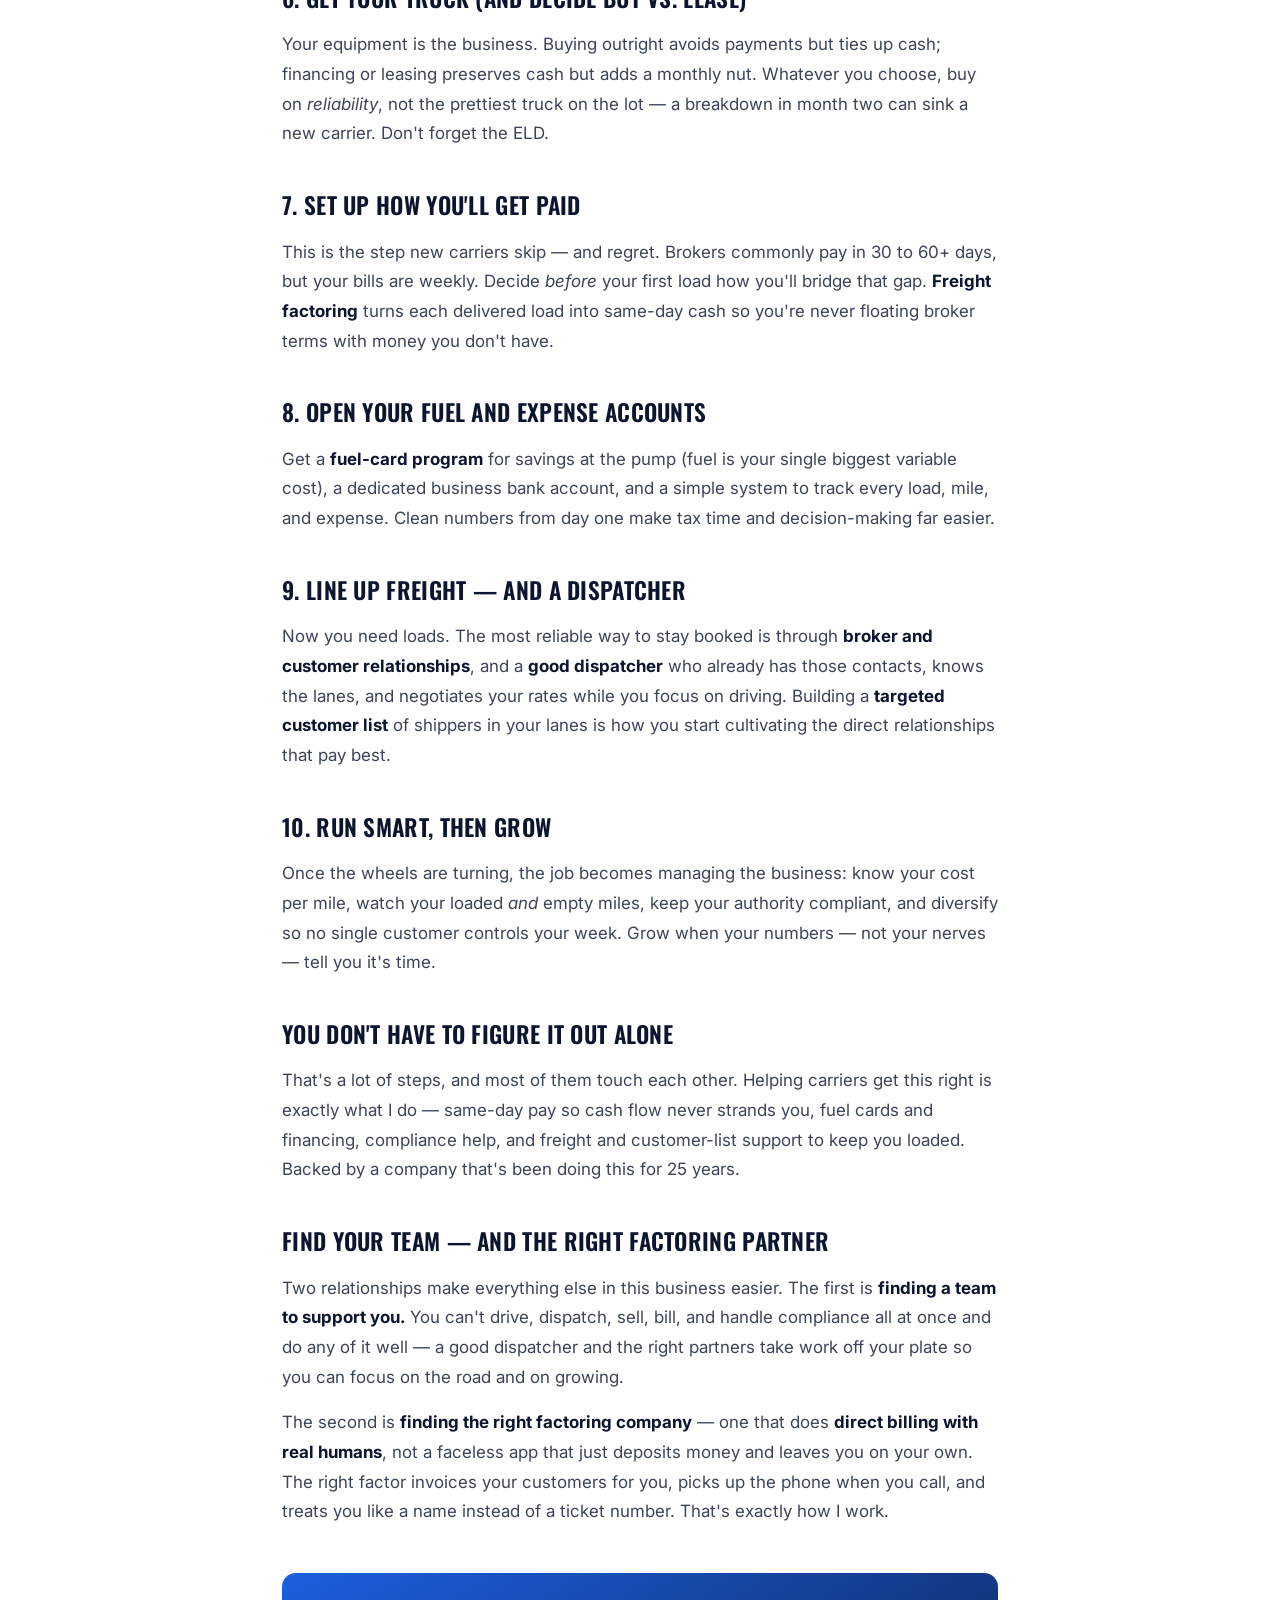
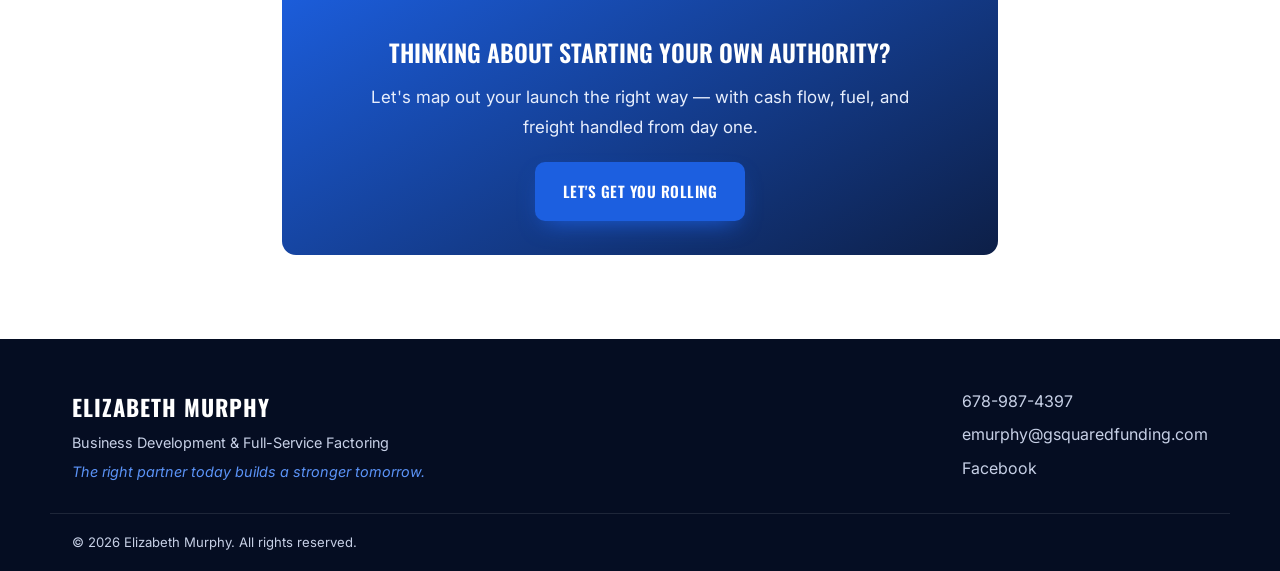
==== commit 81923f66: "Add fuel-card spotlight + get-started landing page WHAT I DO FOR YOU section redesigned: - 6 service" ====
--- a/blog-10-steps-to-start-a-trucking-company.html
+++ b/blog-10-steps-to-start-a-trucking-company.html
@@ -24,7 +24,7 @@
         <a href="index.html#stories">Success Stories</a>
         <a href="index.html#referral">Referrals</a>
         <a href="blog.html" class="active">Resources</a>
-        <a href="index.html#contact" class="nav-cta">Get Started</a>
+        <a href="get-started.html" class="nav-cta">Get Started</a>
       </nav>
       <a href="tel:6789874397" class="nav-phone">678-987-4397</a>
       <button class="nav-toggle" id="navToggle" aria-label="Toggle menu">
@@ -162,7 +162,7 @@
         <div class="post-cta">
           <h3>Thinking about starting your own authority?</h3>
           <p>Let's map out your launch the right way &mdash; with cash flow, fuel, and freight handled from day one.</p>
-          <a href="index.html#contact" class="btn btn-primary">Let's Get You Rolling</a>
+          <a href="get-started.html" class="btn btn-primary">Let's Get You Rolling</a>
         </div>
 
       </div>
--- a/styles.css
+++ b/styles.css
@@ -355,6 +355,31 @@
 .leads-table th { background: var(--gray-100); font-family: var(--head); text-transform: uppercase; letter-spacing: 0.5px; }
 .leads-empty { color: var(--gray-500); padding: 20px 0; }
 
+/* ---------- Homepage resource teaser ---------- */
+.teaser-grid { display: grid; grid-template-columns: repeat(3, 1fr); gap: 22px; margin-top: 42px; }
+.teaser-card {
+  display: flex; flex-direction: column; gap: 14px; background: #fff;
+  border: 1px solid var(--gray-200); border-radius: var(--radius);
+  padding: 28px 26px; box-shadow: var(--shadow); color: inherit;
+  transition: transform 0.18s ease, border-color 0.18s ease;
+}
+.teaser-card:hover { transform: translateY(-5px); border-color: var(--blue-300); }
+.teaser-icon {
+  width: 54px; height: 54px; border-radius: 12px; flex: none;
+  display: flex; align-items: center; justify-content: center; font-size: 1.7rem;
+  background: linear-gradient(135deg, var(--blue-500), var(--navy-700));
+}
+.teaser-card h3 {
+  font-family: var(--head); font-weight: 600; text-transform: uppercase;
+  font-size: 1.15rem; letter-spacing: 0.3px; line-height: 1.15; flex: 1;
+}
+.teaser-card .readmore {
+  font-family: var(--head); font-weight: 600; text-transform: uppercase;
+  letter-spacing: 0.5px; font-size: 0.82rem; color: var(--blue-500);
+}
+.teaser-cta { text-align: center; margin-top: 38px; }
+@media (max-width: 760px) { .teaser-grid { grid-template-columns: 1fr; } }
+
 /* ============================================================
    Blog / Resources
    ============================================================ */
@@ -393,6 +418,8 @@
 }
 .post-banner span { position: relative; z-index: 1; filter: drop-shadow(0 6px 12px rgba(0,0,0,0.35)); transition: transform 0.18s ease; }
 .post-card:hover .post-banner span { transform: scale(1.1); }
+.post-banner .banner-img { position: absolute; inset: 0; width: 100%; height: 100%; object-fit: cover; z-index: 2; transition: transform 0.25s ease; }
+.post-card:hover .post-banner .banner-img { transform: scale(1.05); }
 .post-banner.b-teal   { background: linear-gradient(135deg, #17b3c4, #0d2f47); }
 .post-banner.b-gold   { background: linear-gradient(135deg, #e0a93b, #5a3a0d); }
 .post-banner.b-green  { background: linear-gradient(135deg, #2bb673, #0d3a2b); }
@@ -452,8 +479,9 @@
   margin-top: 46px; background: linear-gradient(150deg, var(--blue-500), var(--navy-700));
   color: #fff; border-radius: var(--radius); padding: 34px 30px; text-align: center;
 }
-.post-cta h3 { font-family: var(--head); text-transform: uppercase; font-size: 1.5rem; margin-bottom: 10px; }
+.post-cta h3 { font-family: var(--head); text-transform: uppercase; font-size: 1.5rem; margin-bottom: 10px; color: #fff; }
 .post-cta p { color: #e7eefc; margin-bottom: 20px; max-width: 540px; margin-left: auto; margin-right: auto; }
+.post-cta .btn-primary { color: #fff; text-decoration: none; }
 
 /* ============================================================
    Responsive
@@ -494,3 +522,128 @@
   .brand-name { font-size: 1.1rem; }
   .nav-phone { font-size: 0.95rem; }
 }
+
+
+/* ============================================================
+   "What I Do For You" — service buttons + Fuel Card visual
+   Added: June 2026
+   ============================================================ */
+:root {
+  --gold-500: #f2a52c;
+  --gold-400: #ffc35c;
+  --gold-bg:  #fff7e6;
+}
+
+.svc-row {
+  display: grid;
+  grid-template-columns: 1.1fr 1fr;
+  gap: 48px;
+  align-items: center;
+  margin-top: 46px;
+}
+
+.svc-list { display: flex; flex-direction: column; gap: 14px; }
+
+.svc-btn {
+  display: flex; align-items: center; gap: 18px;
+  background: #fff;
+  border: 1.5px solid var(--gray-200);
+  border-radius: var(--radius);
+  padding: 20px 24px;
+  text-decoration: none;
+  color: var(--ink);
+  transition: transform .22s ease, border-color .22s ease, box-shadow .22s ease;
+  position: relative; overflow: hidden;
+  box-shadow: 0 1px 0 rgba(0,0,0,.02);
+}
+.svc-btn::after {
+  content: '→';
+  position: absolute; right: 24px; top: 50%; transform: translateY(-50%);
+  color: var(--blue-500);
+  font-size: 20px; font-weight: 700;
+  opacity: 0; transition: opacity .22s ease, right .22s ease;
+}
+.svc-btn:hover {
+  border-color: var(--blue-500);
+  transform: translateY(-2px);
+  box-shadow: 0 16px 32px rgba(28,95,224,.14);
+}
+.svc-btn:hover::after { opacity: 1; right: 18px; }
+
+.svc-ico {
+  flex: none;
+  width: 54px; height: 54px;
+  background: linear-gradient(135deg, var(--blue-500), var(--navy-700));
+  border-radius: 14px;
+  color: #fff; font-size: 24px;
+  display: flex; align-items: center; justify-content: center;
+  box-shadow: 0 8px 18px rgba(28,95,224,.28);
+}
+.svc-lbl { flex: 1; min-width: 0; padding-right: 30px; display: block; }
+.svc-t {
+  display: block;
+  font-family: var(--head);
+  font-weight: 600;
+  color: var(--navy-700);
+  font-size: 1.15rem;
+  text-transform: uppercase;
+  letter-spacing: 0.5px;
+  line-height: 1.2;
+  margin-bottom: 3px;
+}
+.svc-s { display: block; color: var(--gray-700); font-size: .92rem; line-height: 1.5; }
+.svc-s b { color: var(--navy-700); font-weight: 700; }
+
+/* Featured Fuel Cards button — gold accent */
+.svc-btn.featured {
+  border-color: rgba(242,165,44,.55);
+  background: linear-gradient(180deg, #fff 0%, var(--gold-bg) 100%);
+}
+.svc-btn.featured .svc-ico {
+  background: linear-gradient(135deg, var(--gold-400), var(--gold-500));
+  color: #3a2400;
+  box-shadow: 0 8px 18px rgba(242,165,44,.32);
+}
+.svc-btn.featured .svc-s b { color: var(--gold-500); font-weight: 700; }
+
+/* Visual side — phone screenshot with card tilted on top-right corner */
+.svc-visual {
+  position: relative;
+  display: flex; justify-content: center; align-items: center;
+  min-height: 560px;
+  padding: 0 30px;
+}
+.svc-phone-img {
+  width: 100%;
+  max-width: 270px;
+  height: auto;
+  display: block;
+  border-radius: 38px;
+  filter: drop-shadow(0 24px 44px rgba(13,31,71,.22));
+  position: relative; z-index: 1;
+}
+.svc-card-img {
+  position: absolute;
+  top: -10px;
+  right: -32px;
+  width: 100%;
+  max-width: 270px;
+  height: auto;
+  border-radius: 16px;
+  transform: rotate(-10deg);
+  filter: drop-shadow(0 20px 36px rgba(0,0,0,.32));
+  z-index: 3;
+}
+
+.svc-cta-wrap { text-align: center; margin-top: 56px; }
+
+/* Mobile */
+@media (max-width: 900px) {
+  .svc-row { grid-template-columns: 1fr; gap: 40px; }
+  .svc-visual { min-height: 480px; }
+  .svc-phone-img { max-width: 230px; }
+  .svc-card-img { max-width: 230px; right: -10px; top: -5px; }
+  .svc-btn { padding: 18px 20px; }
+  .svc-btn::after { display: none; }
+  .svc-lbl { padding-right: 0; }
+}
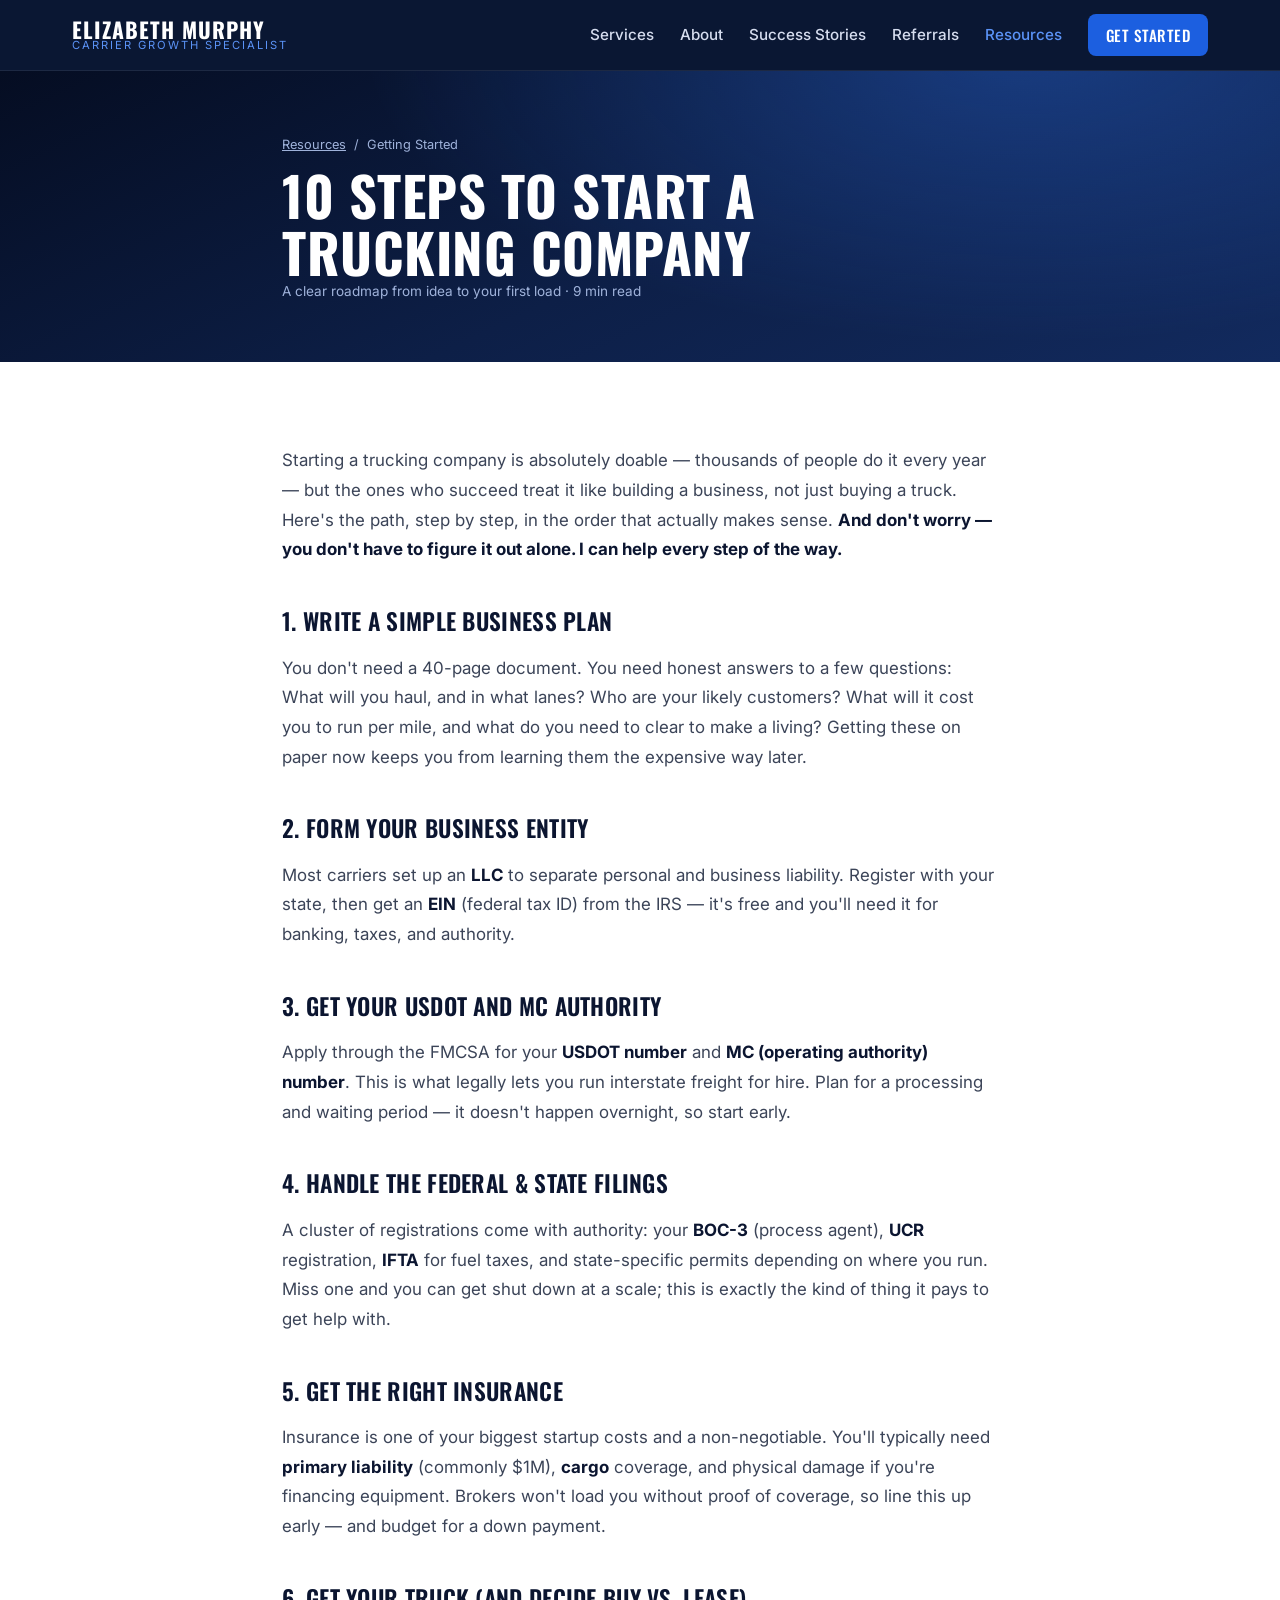
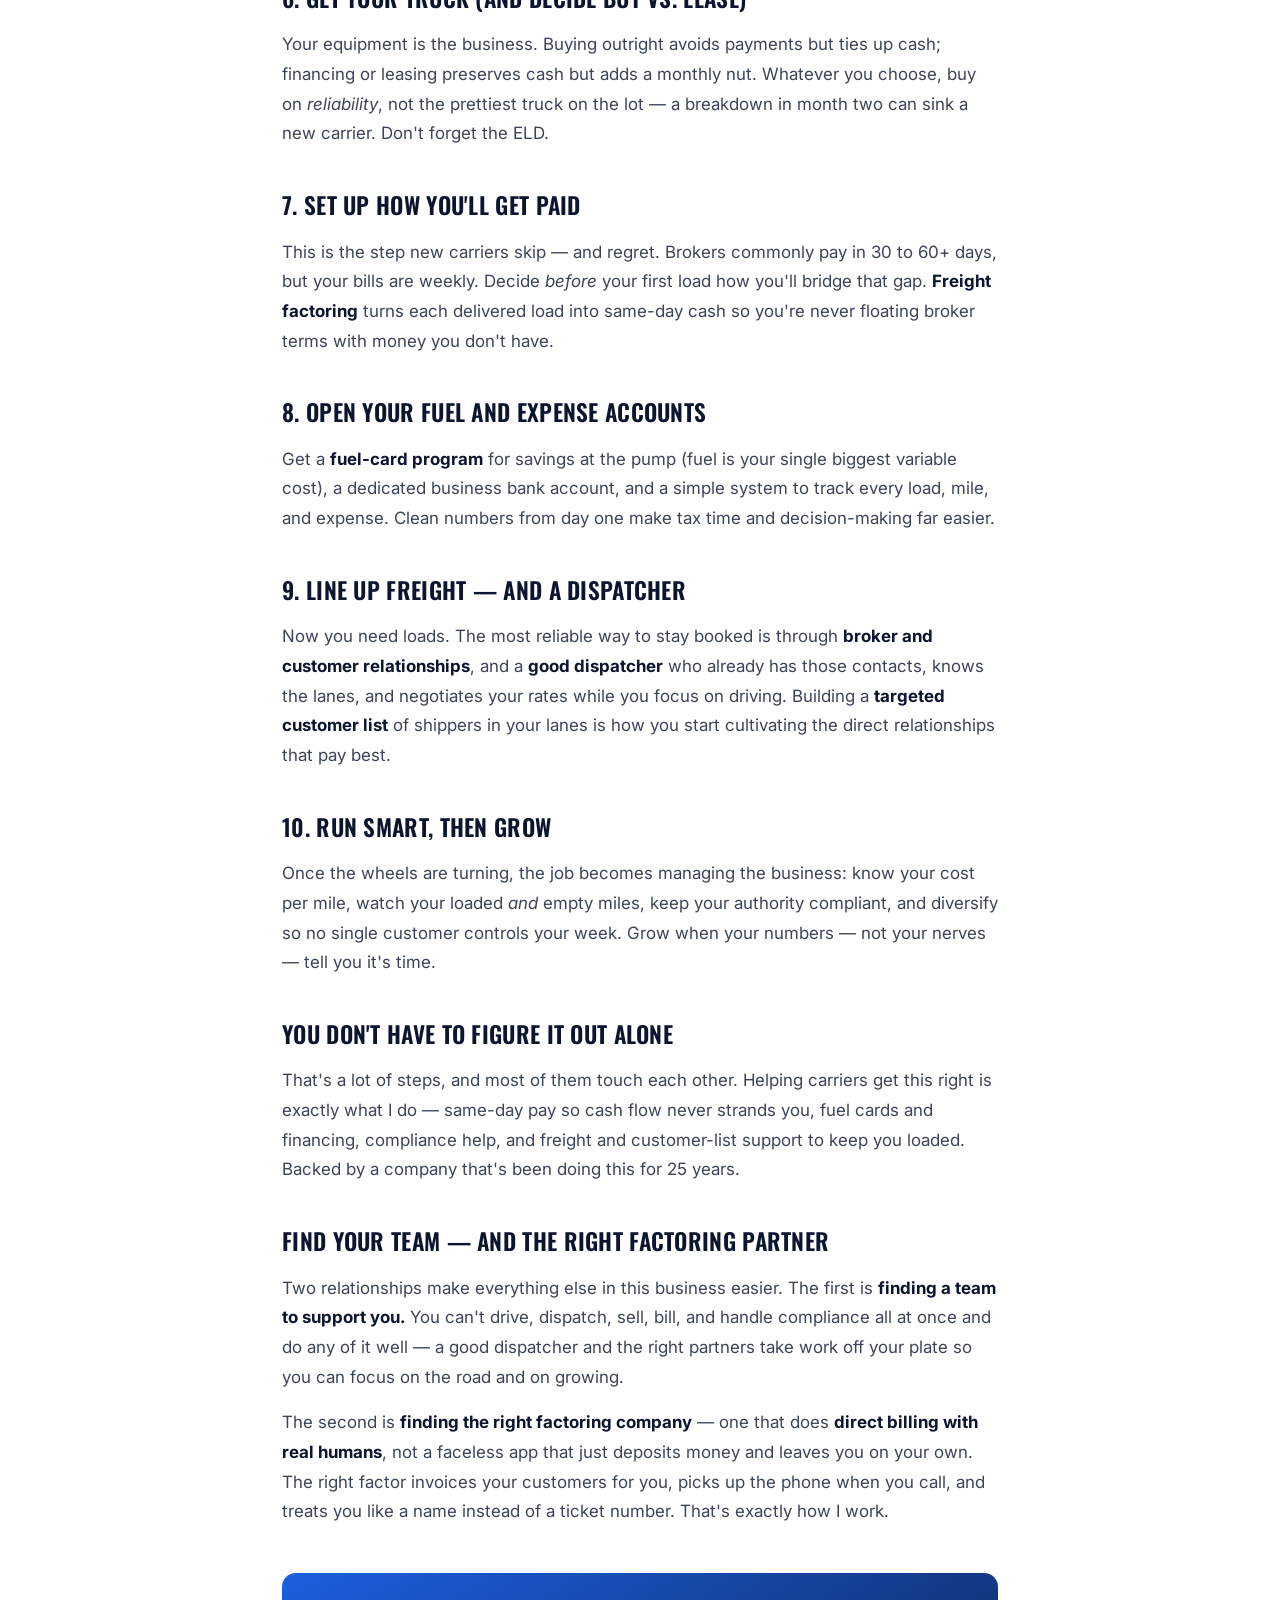
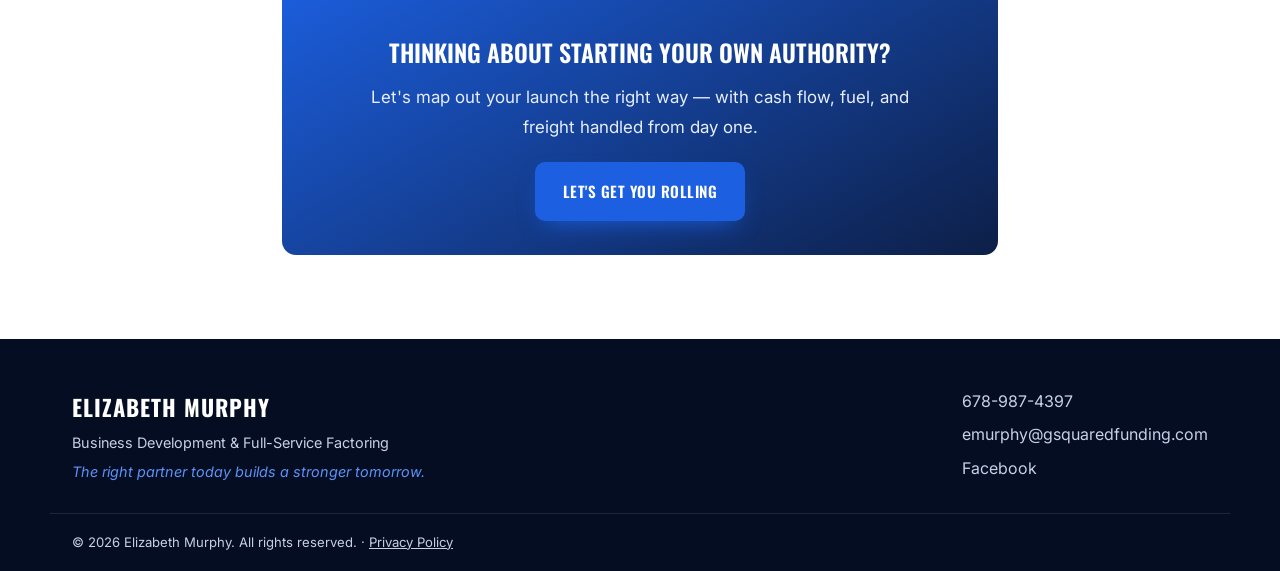
==== commit 085aa7b5: "Add Privacy Policy link to site footer Co-Authored-By: Claude Opus 5.5 <noreply@anthropic.com>" ====
--- a/blog-10-steps-to-start-a-trucking-company.html
+++ b/blog-10-steps-to-start-a-trucking-company.html
@@ -183,7 +183,7 @@
       </div>
     </div>
     <div class="footer-bottom container">
-      <span>&copy; <span id="year"></span> Elizabeth Murphy. All rights reserved.</span>
+      <span>&copy; <span id="year"></span> Elizabeth Murphy. All rights reserved. &middot; <a href="https://gsquaredfunding.com/privacy-policy" target="_blank" rel="noopener" class="footer-privacy">Privacy Policy</a></span>
     </div>
   </footer>
 
--- a/styles.css
+++ b/styles.css
@@ -647,3 +647,6 @@
   .svc-btn::after { display: none; }
   .svc-lbl { padding-right: 0; }
 }
+
+.footer-privacy { color: inherit; text-decoration: underline; }
+.footer-privacy:hover { color: #fff; }
